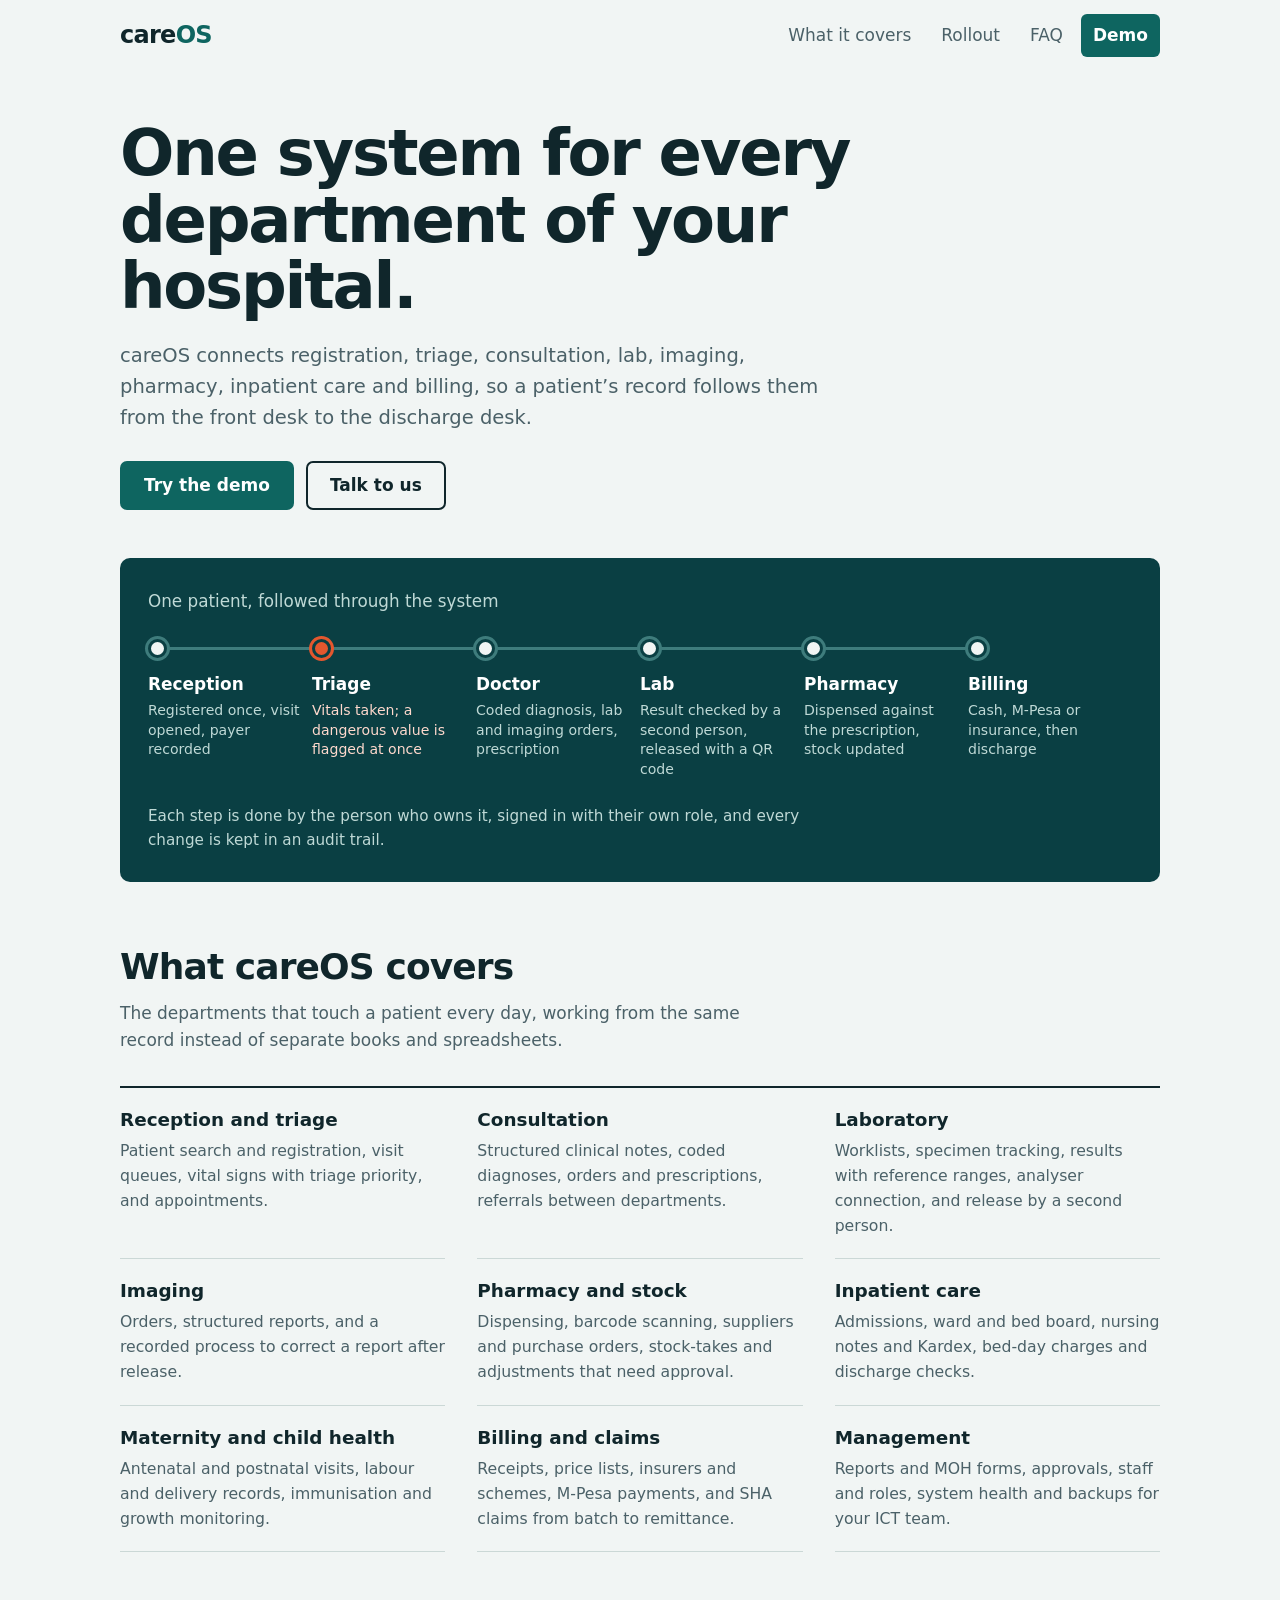
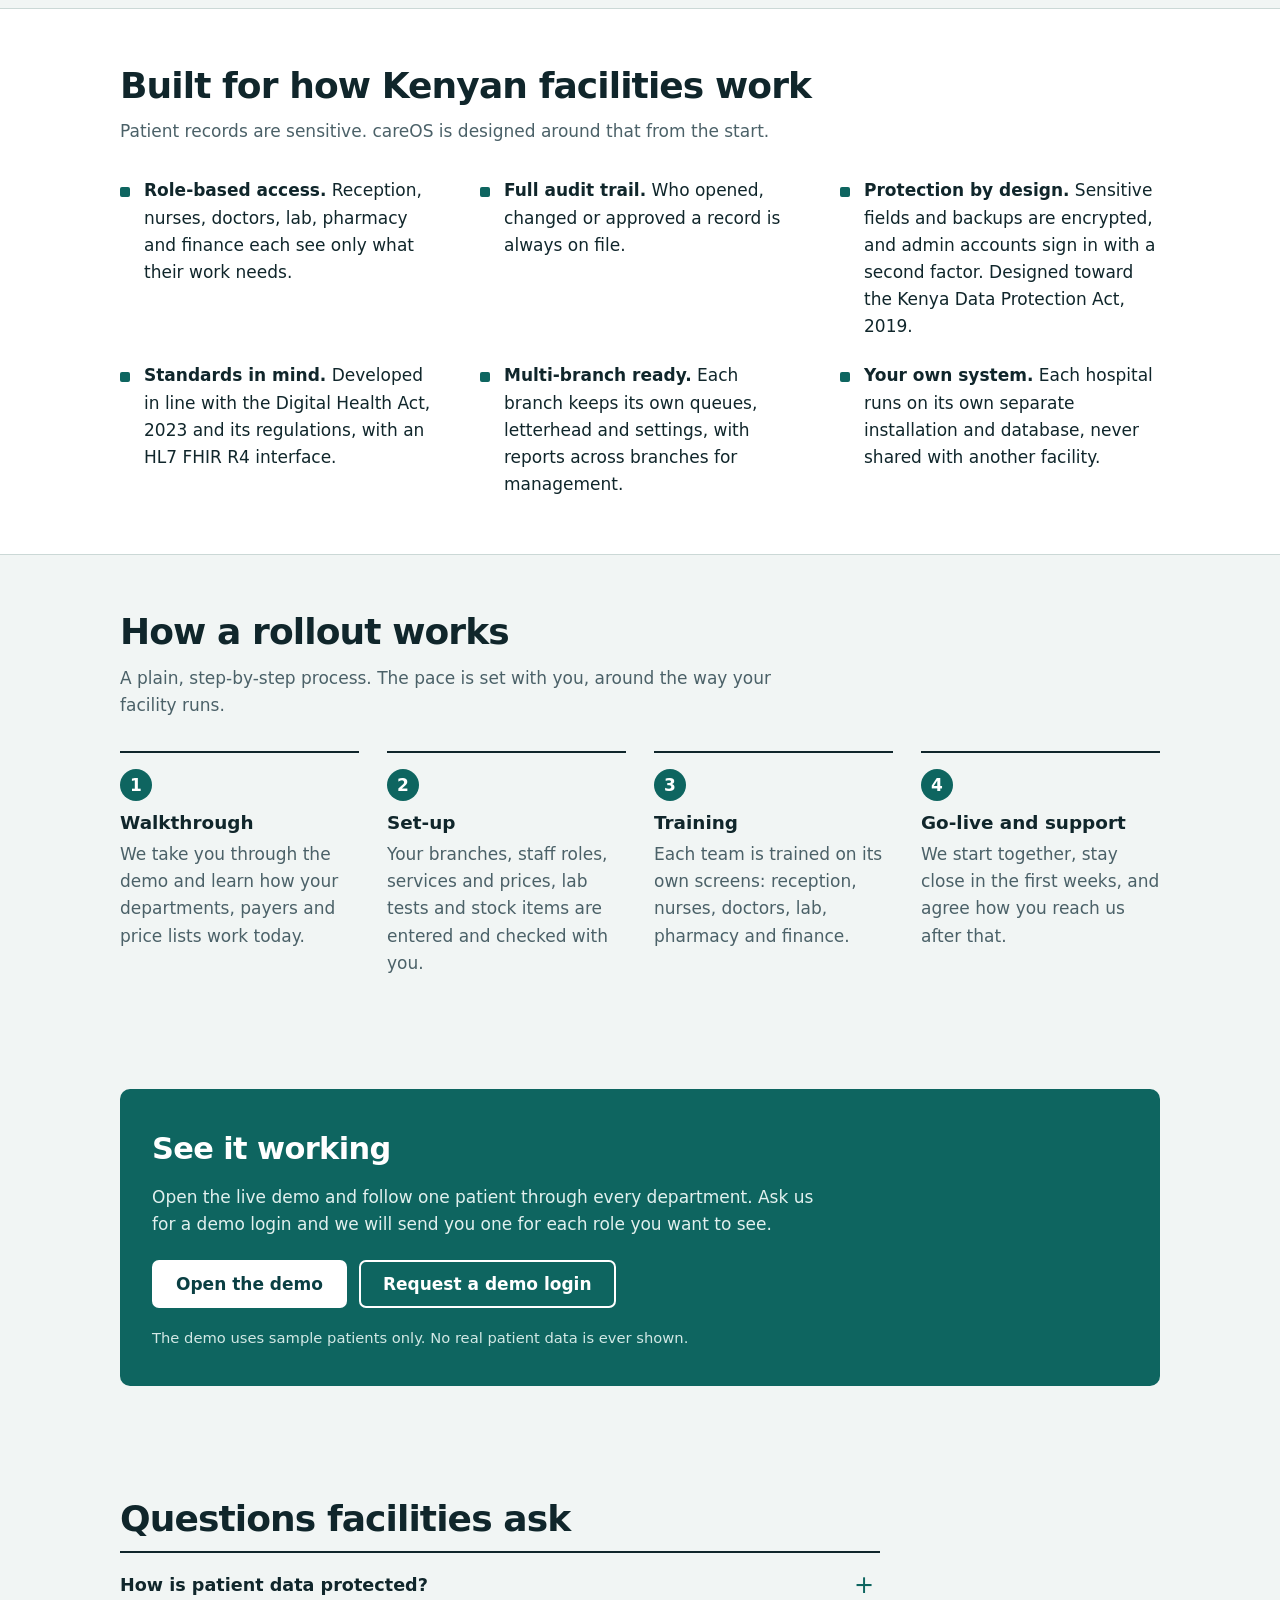
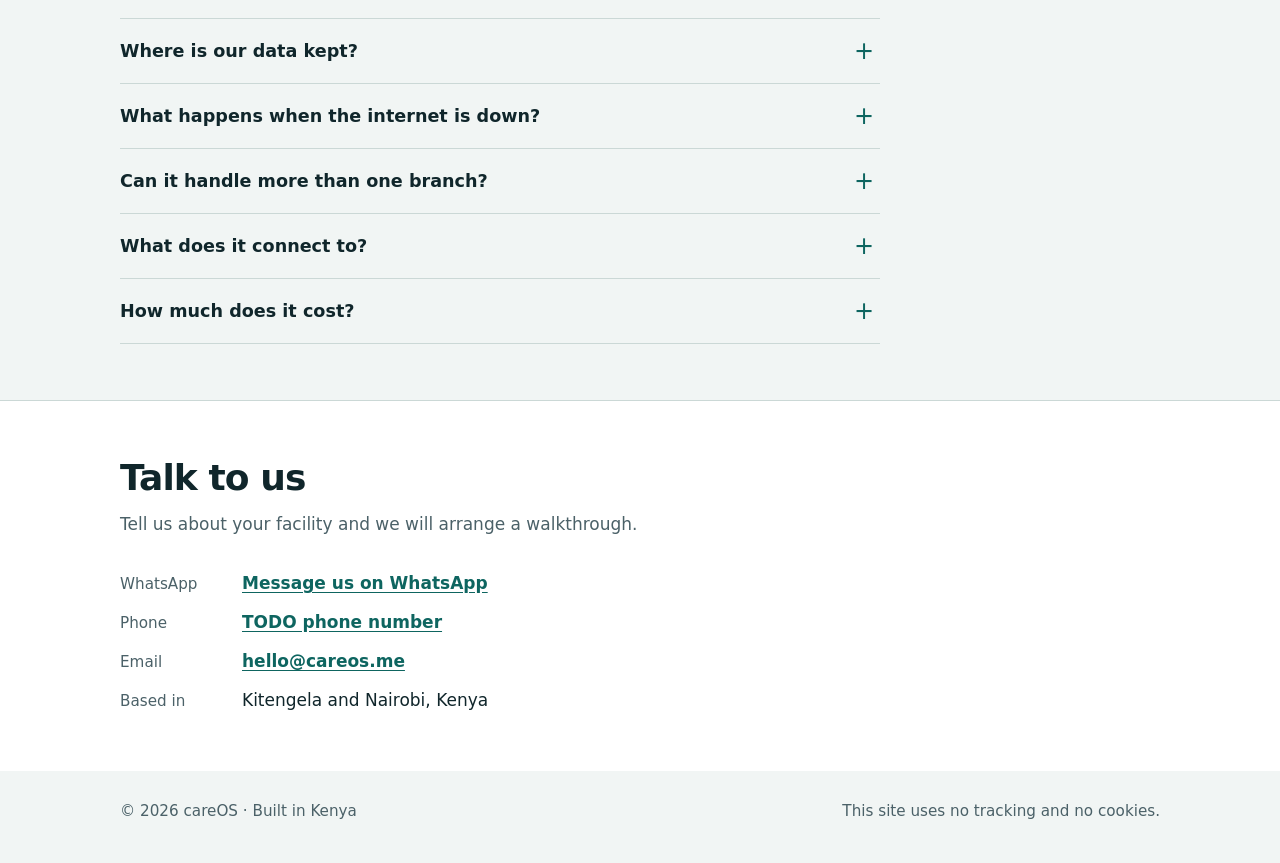
==== index.html @ 63051e71 "careOS landing site: page, styles, 404, favicon, social preview, SEO files Static site for GitHub Pa" ====
<!DOCTYPE html>
<html lang="en-KE">
<head>
<meta charset="utf-8">
<meta name="viewport" content="width=device-width, initial-scale=1">
<title>careOS · One system for every department of your hospital</title>
<meta name="description" content="careOS connects registration, triage, consultation, lab, imaging, pharmacy, inpatient care and billing in one hospital system built in Kenya for Kenyan facilities.">
<link rel="canonical" href="https://careos.me/"><!-- TODO: confirm the domain -->
<meta name="theme-color" content="#0A3F43">
<link rel="icon" href="favicon.svg" type="image/svg+xml">
<link rel="stylesheet" href="styles.css">

<meta property="og:type" content="website">
<meta property="og:site_name" content="careOS">
<meta property="og:title" content="careOS · One system for every department of your hospital">
<meta property="og:description" content="Registration to discharge on one patient record: triage, consultation, lab, imaging, pharmacy, inpatient care and billing. Built in Kenya.">
<meta property="og:url" content="https://careos.me/"><!-- TODO: confirm the domain -->
<meta property="og:image" content="https://careos.me/og-image.png"><!-- TODO: confirm the domain -->
<meta property="og:image:width" content="1200">
<meta property="og:image:height" content="630">
<meta property="og:image:alt" content="careOS: one patient followed from reception to billing">
<meta name="twitter:card" content="summary_large_image">
<meta name="twitter:title" content="careOS · One system for every department of your hospital">
<meta name="twitter:description" content="Registration to discharge on one patient record. Built in Kenya.">
<meta name="twitter:image" content="https://careos.me/og-image.png"><!-- TODO: confirm the domain -->
</head>
<body>
<a class="skip" href="#main">Skip to content</a>

<header class="site-header">
  <div class="wrap bar">
    <a class="logo" href="./" aria-label="careOS home">care<b>OS</b></a>
    <nav aria-label="Main">
      <ul>
        <li class="wide"><a href="#covers">What it covers</a></li>
        <li class="wide"><a href="#rollout">Rollout</a></li>
        <li class="wide"><a href="#faq">FAQ</a></li>
        <li><a class="nav-cta" href="#demo">Demo</a></li>
      </ul>
    </nav>
  </div>
</header>

<main id="main">
  <section class="hero" aria-labelledby="hero-title">
    <div class="wrap">
      <h1 id="hero-title">One system for every department of your hospital.</h1>
      <p class="lead">careOS connects registration, triage, consultation, lab, imaging, pharmacy, inpatient care and billing, so a patient’s record follows them from the front desk to the discharge desk.</p>
      <div class="btns">
        <!-- TODO: demo URL once the fixed tunnel is set up -->
        <a class="btn primary" href="https://demo.careos.me">Try the demo</a>
        <a class="btn ghost" href="#contact">Talk to us</a>
      </div>

      <figure class="journey" aria-labelledby="journey-title">
        <figcaption id="journey-title">One patient, followed through the system</figcaption>
        <ol class="track">
          <li><strong>Reception</strong><span>Registered once, visit opened, payer recorded</span></li>
          <li class="flag"><strong>Triage</strong><span>Vitals taken; a dangerous value is flagged at once</span></li>
          <li><strong>Doctor</strong><span>Coded diagnosis, lab and imaging orders, prescription</span></li>
          <li><strong>Lab</strong><span>Result checked by a second person, released with a QR code</span></li>
          <li><strong>Pharmacy</strong><span>Dispensed against the prescription, stock updated</span></li>
          <li><strong>Billing</strong><span>Cash, M-Pesa or insurance, then discharge</span></li>
        </ol>
        <p class="note">Each step is done by the person who owns it, signed in with their own role, and every change is kept in an audit trail.</p>
      </figure>
    </div>
  </section>

  <section id="covers" aria-labelledby="covers-title">
    <div class="wrap">
      <h2 id="covers-title" class="title">What careOS covers</h2>
      <p class="sub">The departments that touch a patient every day, working from the same record instead of separate books and spreadsheets.</p>
      <div class="mods">
        <article class="mod"><h3>Reception and triage</h3><p>Patient search and registration, visit queues, vital signs with triage priority, and appointments.</p></article>
        <article class="mod"><h3>Consultation</h3><p>Structured clinical notes, coded diagnoses, orders and prescriptions, referrals between departments.</p></article>
        <article class="mod"><h3>Laboratory</h3><p>Worklists, specimen tracking, results with reference ranges, analyser connection, and release by a second person.</p></article>
        <article class="mod"><h3>Imaging</h3><p>Orders, structured reports, and a recorded process to correct a report after release.</p></article>
        <article class="mod"><h3>Pharmacy and stock</h3><p>Dispensing, barcode scanning, suppliers and purchase orders, stock-takes and adjustments that need approval.</p></article>
        <article class="mod"><h3>Inpatient care</h3><p>Admissions, ward and bed board, nursing notes and Kardex, bed-day charges and discharge checks.</p></article>
        <article class="mod"><h3>Maternity and child health</h3><p>Antenatal and postnatal visits, labour and delivery records, immunisation and growth monitoring.</p></article>
        <article class="mod"><h3>Billing and claims</h3><p>Receipts, price lists, insurers and schemes, M-Pesa payments, and SHA claims from batch to remittance.</p></article>
        <article class="mod"><h3>Management</h3><p>Reports and MOH forms, approvals, staff and roles, system health and backups for your ICT team.</p></article>
      </div>
      <!-- TODO: add 2-3 screenshots of the demo here (sample patients only), e.g.
      <figure class="shot"><img src="img/lab-worklist.png" width="1200" height="750" loading="lazy" alt="Lab worklist with sample patients waiting for results"><figcaption>Lab worklist</figcaption></figure>
      -->
    </div>
  </section>

  <section id="trust" class="trust" aria-labelledby="trust-title">
    <div class="wrap">
      <h2 id="trust-title" class="title">Built for how Kenyan facilities work</h2>
      <p class="sub">Patient records are sensitive. careOS is designed around that from the start.</p>
      <ul class="points">
        <li><b>Role-based access.</b> Reception, nurses, doctors, lab, pharmacy and finance each see only what their work needs.</li>
        <li><b>Full audit trail.</b> Who opened, changed or approved a record is always on file.</li>
        <li><b>Protection by design.</b> Sensitive fields and backups are encrypted, and admin accounts sign in with a second factor. Designed toward the Kenya Data Protection Act, 2019.</li>
        <li><b>Standards in mind.</b> Developed in line with the Digital Health Act, 2023 and its regulations, with an HL7 FHIR R4 interface.</li>
        <li><b>Multi-branch ready.</b> Each branch keeps its own queues, letterhead and settings, with reports across branches for management.</li>
        <li><b>Your own system.</b> Each hospital runs on its own separate installation and database, never shared with another facility.</li>
      </ul>
    </div>
  </section>

  <section id="rollout" aria-labelledby="rollout-title">
    <div class="wrap">
      <h2 id="rollout-title" class="title">How a rollout works</h2>
      <p class="sub">A plain, step-by-step process. The pace is set with you, around the way your facility runs.</p>
      <ol class="steps">
        <li><h3>Walkthrough</h3><p>We take you through the demo and learn how your departments, payers and price lists work today.</p></li>
        <li><h3>Set-up</h3><p>Your branches, staff roles, services and prices, lab tests and stock items are entered and checked with you.</p></li>
        <li><h3>Training</h3><p>Each team is trained on its own screens: reception, nurses, doctors, lab, pharmacy and finance.</p></li>
        <li><h3>Go-live and support</h3><p>We start together, stay close in the first weeks, and agree how you reach us after that.</p></li>
      </ol>
    </div>
  </section>

  <section id="demo" aria-labelledby="demo-title">
    <div class="wrap">
      <div class="demo">
        <h2 id="demo-title">See it working</h2>
        <p>Open the live demo and follow one patient through every department. Ask us for a demo login and we will send you one for each role you want to see.</p>
        <div class="btns">
          <!-- TODO: demo URL once the fixed tunnel is set up -->
          <a class="btn light" href="https://demo.careos.me">Open the demo</a>
          <!-- TODO: WhatsApp number in international form without + or spaces, e.g. 2547XXXXXXXX -->
          <a class="btn outline-light" href="https://wa.me/TODO?text=Hello%2C%20I%20would%20like%20a%20careOS%20demo%20login">Request a demo login</a>
        </div>
        <p class="small">The demo uses sample patients only. No real patient data is ever shown.</p>
      </div>
    </div>
  </section>

  <section id="faq" aria-labelledby="faq-title">
    <div class="wrap"><div class="narrow">
      <h2 id="faq-title" class="title">Questions facilities ask</h2>
      <details>
        <summary>How is patient data protected?</summary>
        <p>Every user signs in with their own account and role, and sees only what that role needs. Changes to records, and views of sensitive ones, are logged with who and when. Sensitive fields and backups are encrypted, and admin accounts use a second sign-in factor. The system is designed toward the Kenya Data Protection Act, 2019.</p>
      </details>
      <details>
        <summary>Where is our data kept?</summary>
        <p>Each hospital gets its own installation and its own database. It can run on a server at your facility or on a hosted server, and we agree the option with you before set-up.</p>
      </details>
      <details>
        <summary>What happens when the internet is down?</summary>
        <p>When careOS runs on a server inside your facility, departments keep working over the local network. Outside services such as SMS, M-Pesa and insurance claims wait until the connection returns.</p>
      </details>
      <details>
        <summary>Can it handle more than one branch?</summary>
        <p>Yes. Each branch has its own queues, letterhead and settings, staff can be allowed to work in more than one branch, and management sees reports across branches.</p>
      </details>
      <details>
        <summary>What does it connect to?</summary>
        <p>M-Pesa payments, SMS messages to patients, lab analysers (HL7 and ASTM), imaging systems (PACS) and SHA claims. The national health integrations are built against the published DHA specifications and are switched on as each facility completes its own onboarding.</p>
      </details>
      <details>
        <summary>How much does it cost?</summary>
        <p>It depends on the size of your facility, the number of branches and the departments you use. <a href="#contact">Contact us</a> and we will give you a clear quote.</p>
      </details>
    </div></div>
  </section>

  <section id="contact" class="contact" aria-labelledby="contact-title">
    <div class="wrap">
      <h2 id="contact-title" class="title">Talk to us</h2>
      <p class="sub">Tell us about your facility and we will arrange a walkthrough.</p>
      <ul class="contact-list">
        <!-- TODO: WhatsApp number (same as above) -->
        <li><span>WhatsApp</span><a href="https://wa.me/TODO">Message us on WhatsApp</a></li>
        <!-- TODO: phone number, e.g. tel:+2547XXXXXXXX -->
        <li><span>Phone</span><a href="tel:TODO">TODO phone number</a></li>
        <!-- TODO: email once the domain is set up -->
        <li><span>Email</span><a href="mailto:hello@careos.me">hello@careos.me</a></li>
        <li><span>Based in</span>Kitengela and Nairobi, Kenya</li>
      </ul>
    </div>
  </section>
</main>

<footer class="site-footer">
  <div class="wrap bar">
    <span>© 2026 careOS · Built in Kenya</span>
    <span>This site uses no tracking and no cookies.</span>
  </div>
</footer>
</body>
</html>
---- styles.css ----
/* careOS site. One stylesheet, system fonts only, no external requests. */
:root {
  --paper: #F1F5F4;
  --ink: #10262B;
  --muted: #4B6168;      /* 5.9:1 on paper */
  --teal: #0E6560;       /* 6.2:1 on paper, white text 6.9:1 */
  --teal-deep: #0A3F43;
  --pale: #BFD9D6;       /* 7.8:1 on teal-deep */
  --line: #CBD8D6;
  --alert: #E4572E;
  --white: #FFFFFF;
  --head: "Segoe UI Variable Display", "Segoe UI", system-ui, -apple-system, "Helvetica Neue", Roboto, Arial, sans-serif;
  --body: "Segoe UI Variable Text", "Segoe UI", system-ui, -apple-system, "Helvetica Neue", Roboto, Arial, sans-serif;
  --radius: 10px;
}

*, *::before, *::after { box-sizing: border-box; }
html { scroll-behavior: smooth; -webkit-text-size-adjust: 100%; }
body {
  margin: 0;
  background: var(--paper);
  color: var(--ink);
  font-family: var(--body);
  font-size: 1.0625rem;
  line-height: 1.6;
}
img { max-width: 100%; height: auto; }
a { color: var(--teal); text-underline-offset: 3px; }
a:hover { color: var(--teal-deep); }
:focus-visible { outline: 3px solid var(--alert); outline-offset: 3px; border-radius: 3px; }
[id] { scroll-margin-top: 80px; }

.wrap { max-width: 1080px; margin: 0 auto; padding: 0 20px; }
.narrow { max-width: 760px; }
.bar { display: flex; align-items: center; justify-content: space-between; gap: 16px; flex-wrap: wrap; }

.skip {
  position: absolute; left: 12px; top: -60px; z-index: 20;
  background: var(--ink); color: var(--white); padding: 10px 16px; border-radius: 6px;
}
.skip:focus { top: 12px; color: var(--white); }

/* Header */
.site-header {
  position: sticky; top: 0; z-index: 10;
  background: rgba(241, 245, 244, .94);
  border-bottom: 1px solid transparent;
  backdrop-filter: saturate(1.2) blur(6px);
}
.site-header .bar { padding-top: 14px; padding-bottom: 14px; }
.logo {
  font-family: var(--head); font-weight: 800; font-size: 1.5rem; letter-spacing: -.03em;
  color: var(--ink); text-decoration: none;
}
.logo b { color: var(--teal); }
nav ul { list-style: none; margin: 0; padding: 0; display: flex; align-items: center; gap: 6px; }
nav a {
  display: inline-block; padding: 8px 12px; border-radius: 6px;
  color: var(--muted); text-decoration: none; font-weight: 500;
}
nav a:hover { color: var(--ink); background: rgba(16, 38, 43, .06); }
nav .nav-cta { background: var(--teal); color: var(--white); font-weight: 600; }
nav .nav-cta:hover { background: var(--teal-deep); color: var(--white); }

/* Buttons: at least 44px tall for thumbs */
.btns { display: flex; flex-wrap: wrap; gap: 12px; }
.btn {
  display: inline-flex; align-items: center; justify-content: center; min-height: 48px;
  padding: 12px 22px; border-radius: 7px; border: 2px solid transparent;
  font-weight: 600; text-decoration: none; line-height: 1.2;
}
.btn.primary { background: var(--teal); color: var(--white); }
.btn.primary:hover { background: var(--teal-deep); color: var(--white); }
.btn.ghost { border-color: var(--ink); color: var(--ink); }
.btn.ghost:hover { background: var(--ink); color: var(--white); }
.btn.light { background: var(--white); color: var(--teal-deep); }
.btn.light:hover { background: var(--paper); color: var(--teal-deep); }
.btn.outline-light { border-color: var(--white); color: var(--white); }
.btn.outline-light:hover { background: rgba(255, 255, 255, .12); color: var(--white); }

/* Hero */
.hero { padding: 48px 0 24px; }
h1 {
  font-family: var(--head); font-weight: 800;
  font-size: clamp(2.1rem, 5.6vw, 4rem); line-height: 1.04; letter-spacing: -.035em;
  margin: 0 0 20px; max-width: 17ch;
}
.lead { font-size: clamp(1.08rem, 2.2vw, 1.22rem); color: var(--muted); max-width: 58ch; margin: 0 0 28px; }

/* Patient journey: the one memorable element */
.journey {
  margin: 48px 0 0; background: var(--teal-deep); color: var(--white);
  border-radius: var(--radius); padding: 30px 28px;
}
.journey figcaption { font-family: var(--head); font-size: 1.05rem; font-weight: 500; color: var(--pale); margin: 0 0 24px; }
.track { list-style: none; margin: 0; padding: 0; display: grid; grid-template-columns: repeat(6, 1fr); }
.track li { position: relative; padding: 32px 12px 0 0; font-size: .95rem; }
.track li::before { /* the line between stops */
  content: ""; position: absolute; top: 8px; left: 0; right: 0; height: 3px; background: #3E7C7C;
}
.track li:last-child::before { right: auto; width: 19px; }
.track li::after { /* the stop */
  content: ""; position: absolute; top: 0; left: 0; width: 19px; height: 19px; border-radius: 50%;
  background: var(--paper); border: 3px solid var(--teal-deep); box-shadow: 0 0 0 3px #3E7C7C;
}
.track li.flag::after { background: var(--alert); box-shadow: 0 0 0 3px var(--alert); animation: pulse 2.4s ease-out infinite; }
.track strong { display: block; font-family: var(--head); font-size: 1.06rem; }
.track span { display: block; color: var(--pale); font-size: .88rem; line-height: 1.4; margin-top: 3px; }
.track li.flag span { color: #FFD9CD; }
.note { margin: 24px 0 0; color: var(--pale); font-size: .95rem; max-width: 70ch; }
@keyframes pulse {
  0% { box-shadow: 0 0 0 3px var(--alert), 0 0 0 3px rgba(228, 87, 46, .55); }
  70% { box-shadow: 0 0 0 3px var(--alert), 0 0 0 14px rgba(228, 87, 46, 0); }
  100% { box-shadow: 0 0 0 3px var(--alert), 0 0 0 14px rgba(228, 87, 46, 0); }
}

/* Sections */
section { padding: 56px 0; }
.hero + section { padding-top: 40px; }
.title {
  font-family: var(--head); font-weight: 700; font-size: clamp(1.6rem, 3.2vw, 2.25rem);
  letter-spacing: -.025em; line-height: 1.15; margin: 0 0 12px;
}
.sub { color: var(--muted); max-width: 62ch; margin: 0 0 32px; }
h3 { font-family: var(--head); font-size: 1.15rem; line-height: 1.3; margin: 0 0 6px; }

.mods { display: grid; grid-template-columns: repeat(auto-fit, minmax(260px, 1fr)); column-gap: 32px; border-top: 2px solid var(--ink); }
.mod { padding: 20px 0; border-bottom: 1px solid var(--line); }
.mod p { margin: 0; color: var(--muted); font-size: .98rem; }

.trust { background: var(--white); border-top: 1px solid var(--line); border-bottom: 1px solid var(--line); }
.points { margin: 0; padding: 0; list-style: none; display: grid; grid-template-columns: repeat(auto-fit, minmax(290px, 1fr)); gap: 22px 40px; }
.points li { position: relative; padding-left: 24px; }
.points li::before { content: ""; position: absolute; left: 0; top: .55em; width: 10px; height: 10px; background: var(--teal); border-radius: 2px; }
.points b { font-family: var(--head); }

.steps { list-style: none; margin: 0; padding: 0; counter-reset: step; display: grid; grid-template-columns: repeat(auto-fit, minmax(220px, 1fr)); gap: 28px; }
.steps li { counter-increment: step; border-top: 2px solid var(--ink); padding-top: 16px; }
.steps li::before {
  content: counter(step); display: inline-grid; place-items: center; width: 32px; height: 32px; margin-bottom: 10px;
  border-radius: 50%; background: var(--teal); color: var(--white); font-weight: 700; font-family: var(--head);
}
.steps p { margin: 0; color: var(--muted); }

.demo { background: var(--teal); color: var(--white); border-radius: var(--radius); padding: 36px 32px; }
.demo h2 { font-family: var(--head); font-size: clamp(1.5rem, 3vw, 1.9rem); letter-spacing: -.02em; margin: 0 0 10px; }
.demo p { margin: 0 0 22px; max-width: 62ch; color: #E1F0EE; }
.demo .small { margin: 18px 0 0; font-size: .92rem; color: #D2E8E5; }

details { border-bottom: 1px solid var(--line); }
details:first-of-type { border-top: 2px solid var(--ink); }
summary {
  cursor: pointer; list-style: none; padding: 18px 40px 18px 0; position: relative;
  font-family: var(--head); font-weight: 600; font-size: 1.1rem;
}
summary::-webkit-details-marker { display: none; }
summary::after {
  content: "+"; position: absolute; right: 6px; top: 50%; transform: translateY(-50%);
  font-size: 1.5rem; font-weight: 400; color: var(--teal);
}
details[open] summary::after { content: "−"; }
details p { margin: 0 0 20px; color: var(--muted); max-width: 66ch; }

.contact { background: var(--white); border-top: 1px solid var(--line); }
.contact-list { list-style: none; margin: 0; padding: 0; display: grid; gap: 12px; }
.contact-list li { display: grid; grid-template-columns: 110px 1fr; gap: 12px; align-items: baseline; }
.contact-list span { color: var(--muted); font-size: .95rem; }
.contact-list a { font-weight: 600; }

.site-footer { padding: 28px 0 40px; color: var(--muted); font-size: .95rem; }

/* 404 */
.notfound { min-height: 60vh; display: grid; align-content: center; }

/* Phones */
@media (max-width: 760px) {
  nav .wide { display: none; }
  .hero { padding-top: 28px; }
  .journey { padding: 24px 20px; margin-top: 36px; }
  .track { grid-template-columns: 1fr; gap: 18px; }
  .track li { padding: 0 0 0 36px; }
  .track li::before { top: 19px; bottom: -18px; left: 8px; right: auto; width: 3px; height: auto; }
  .track li:last-child::before { display: none; }
  .track li::after { top: 2px; }
  .btns .btn { flex: 1 1 100%; }
  .demo { padding: 28px 20px; }
  .contact-list li { grid-template-columns: 1fr; gap: 0; }
}

@media (prefers-reduced-motion: reduce) {
  html { scroll-behavior: auto; }
  .track li.flag::after { animation: none; }
}
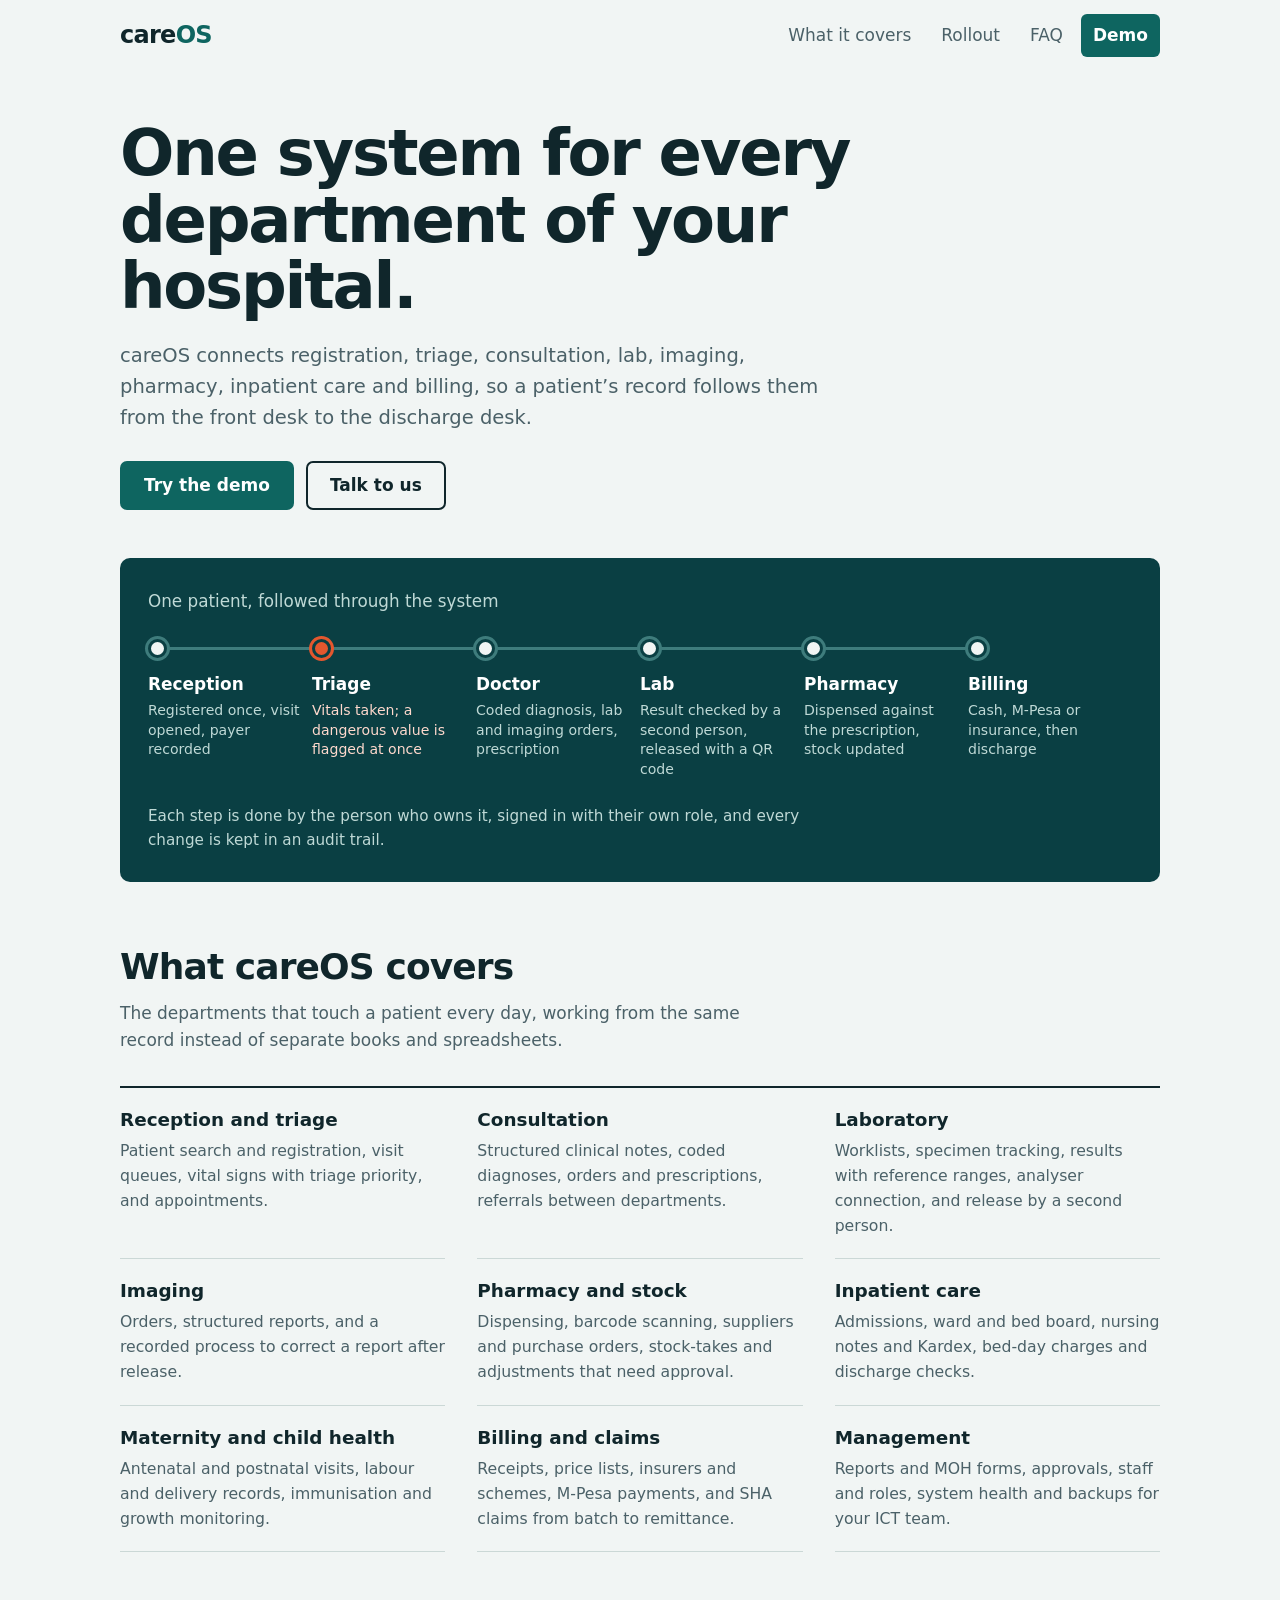
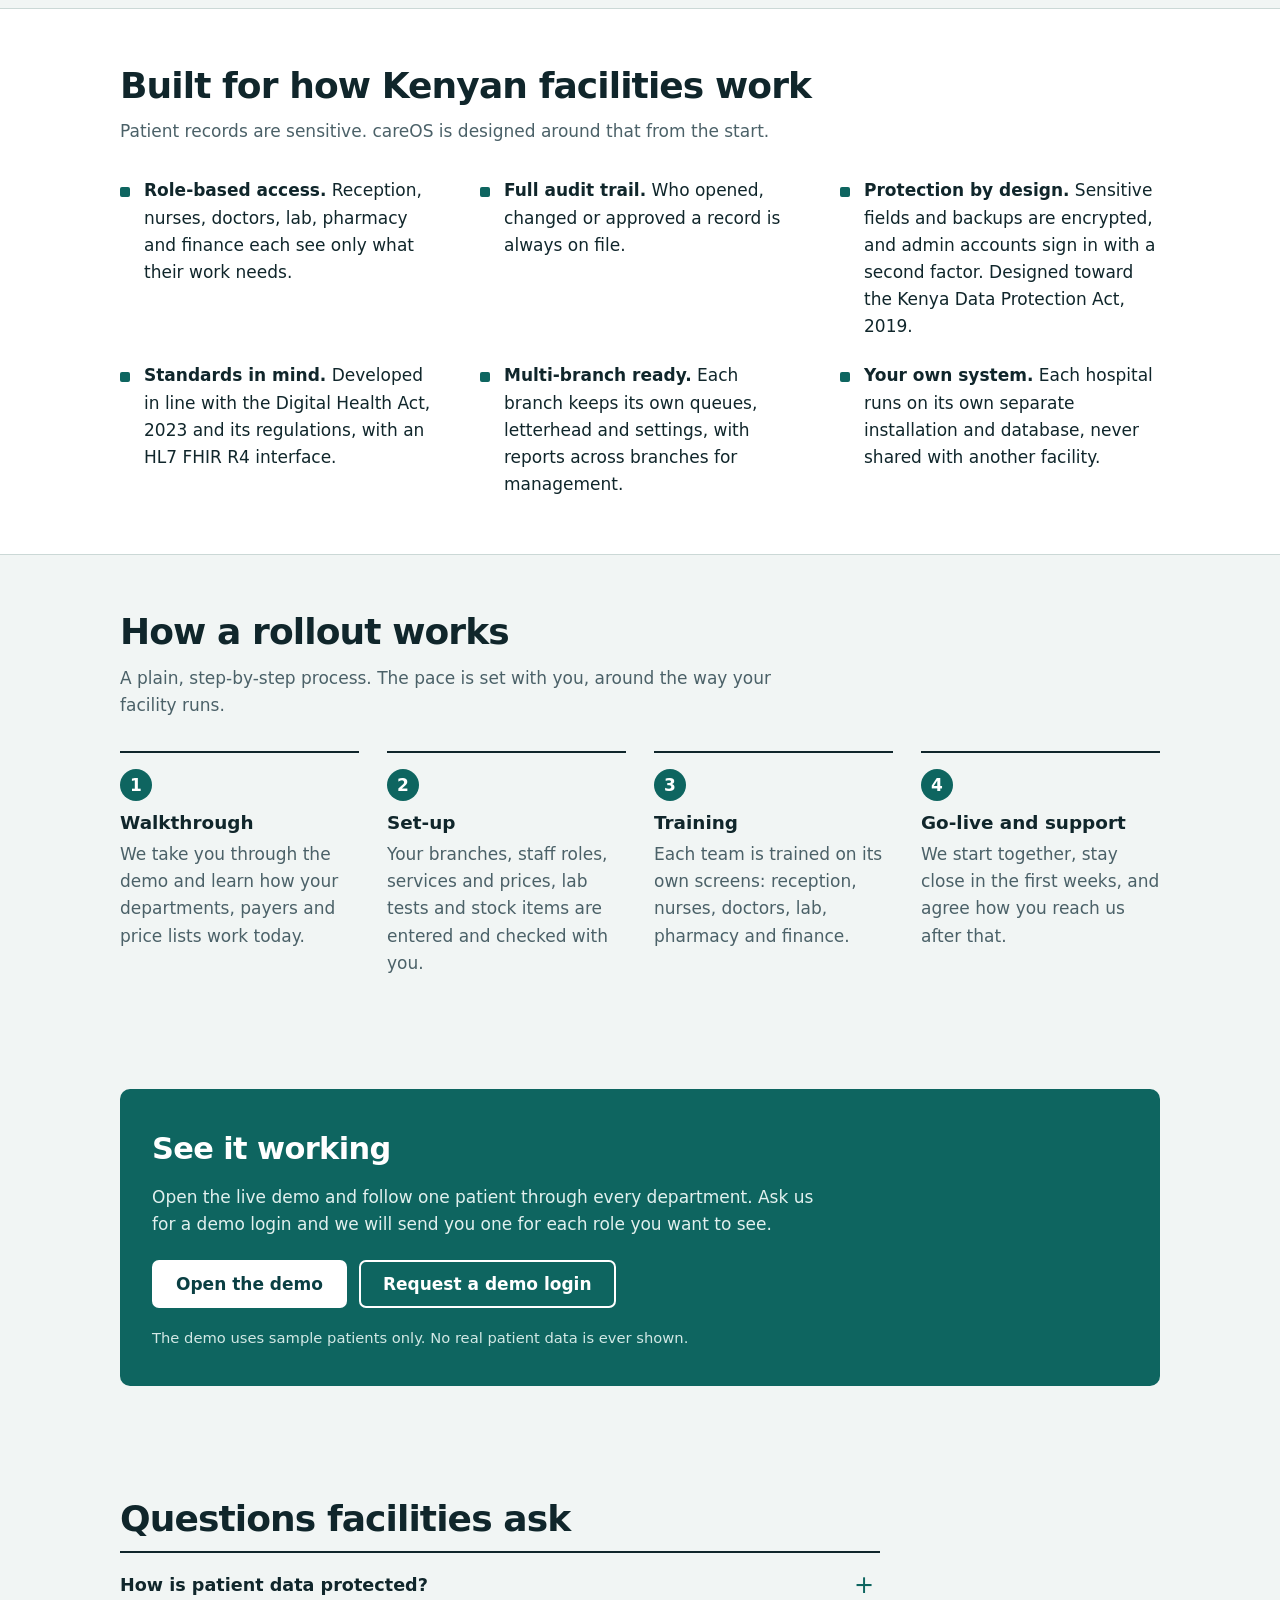
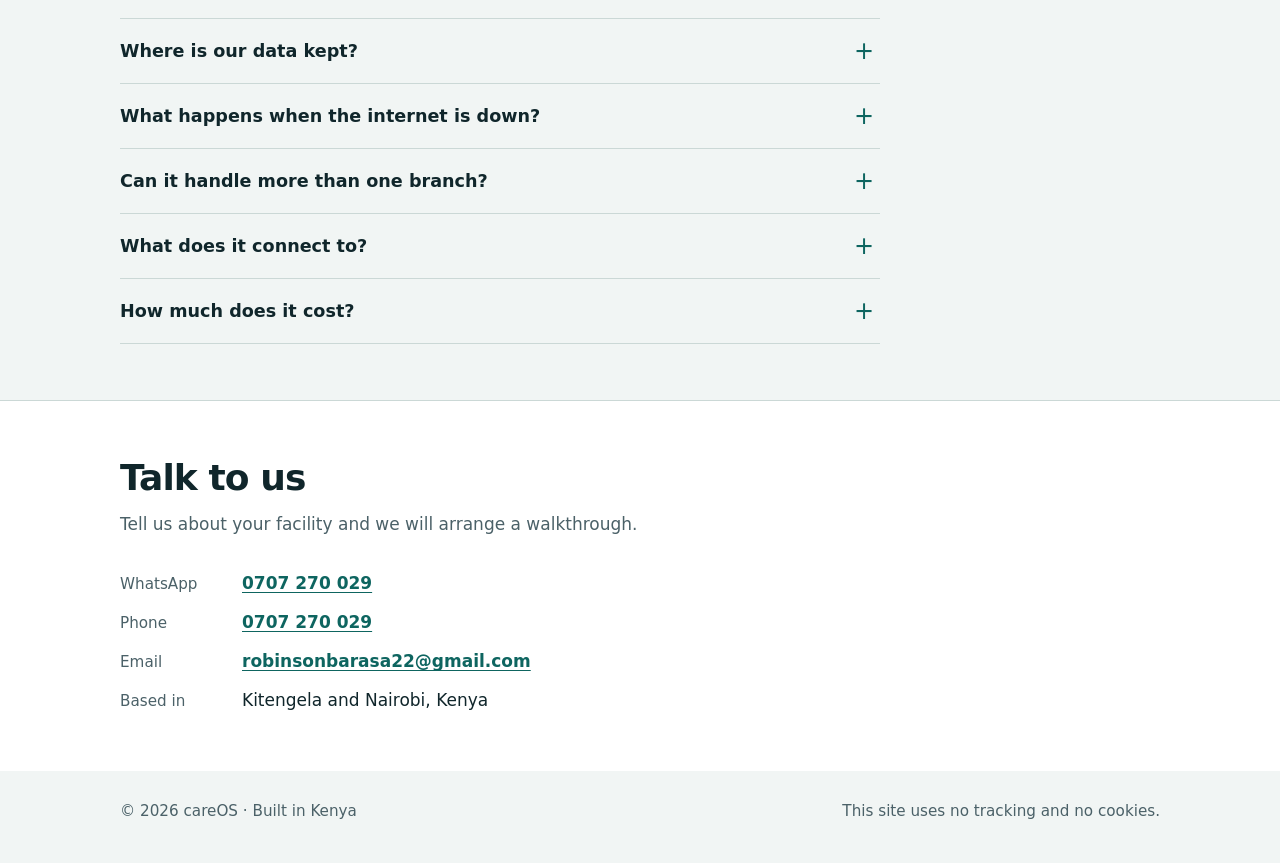
==== commit e02ef132: "Contact: WhatsApp, phone and email filled in Co-Authored-By: Claude Opus 5.5 <noreply@anthropic.com>" ====
--- a/index.html
+++ b/index.html
@@ -124,8 +124,7 @@
         <div class="btns">
           <!-- TODO: demo URL once the fixed tunnel is set up -->
           <a class="btn light" href="https://demo.careos.me">Open the demo</a>
-          <!-- TODO: WhatsApp number in international form without + or spaces, e.g. 2547XXXXXXXX -->
-          <a class="btn outline-light" href="https://wa.me/TODO?text=Hello%2C%20I%20would%20like%20a%20careOS%20demo%20login">Request a demo login</a>
+          <a class="btn outline-light" href="https://wa.me/254707270029?text=Hello%2C%20I%20would%20like%20a%20careOS%20demo%20login">Request a demo login</a>
         </div>
         <p class="small">The demo uses sample patients only. No real patient data is ever shown.</p>
       </div>
@@ -167,12 +166,9 @@
       <h2 id="contact-title" class="title">Talk to us</h2>
       <p class="sub">Tell us about your facility and we will arrange a walkthrough.</p>
       <ul class="contact-list">
-        <!-- TODO: WhatsApp number (same as above) -->
-        <li><span>WhatsApp</span><a href="https://wa.me/TODO">Message us on WhatsApp</a></li>
-        <!-- TODO: phone number, e.g. tel:+2547XXXXXXXX -->
-        <li><span>Phone</span><a href="tel:TODO">TODO phone number</a></li>
-        <!-- TODO: email once the domain is set up -->
-        <li><span>Email</span><a href="mailto:hello@careos.me">hello@careos.me</a></li>
+        <li><span>WhatsApp</span><a href="https://wa.me/254707270029">0707 270 029</a></li>
+        <li><span>Phone</span><a href="tel:+254707270029">0707 270 029</a></li>
+        <li><span>Email</span><a href="mailto:robinsonbarasa22@gmail.com">robinsonbarasa22@gmail.com</a></li>
         <li><span>Based in</span>Kitengela and Nairobi, Kenya</li>
       </ul>
     </div>
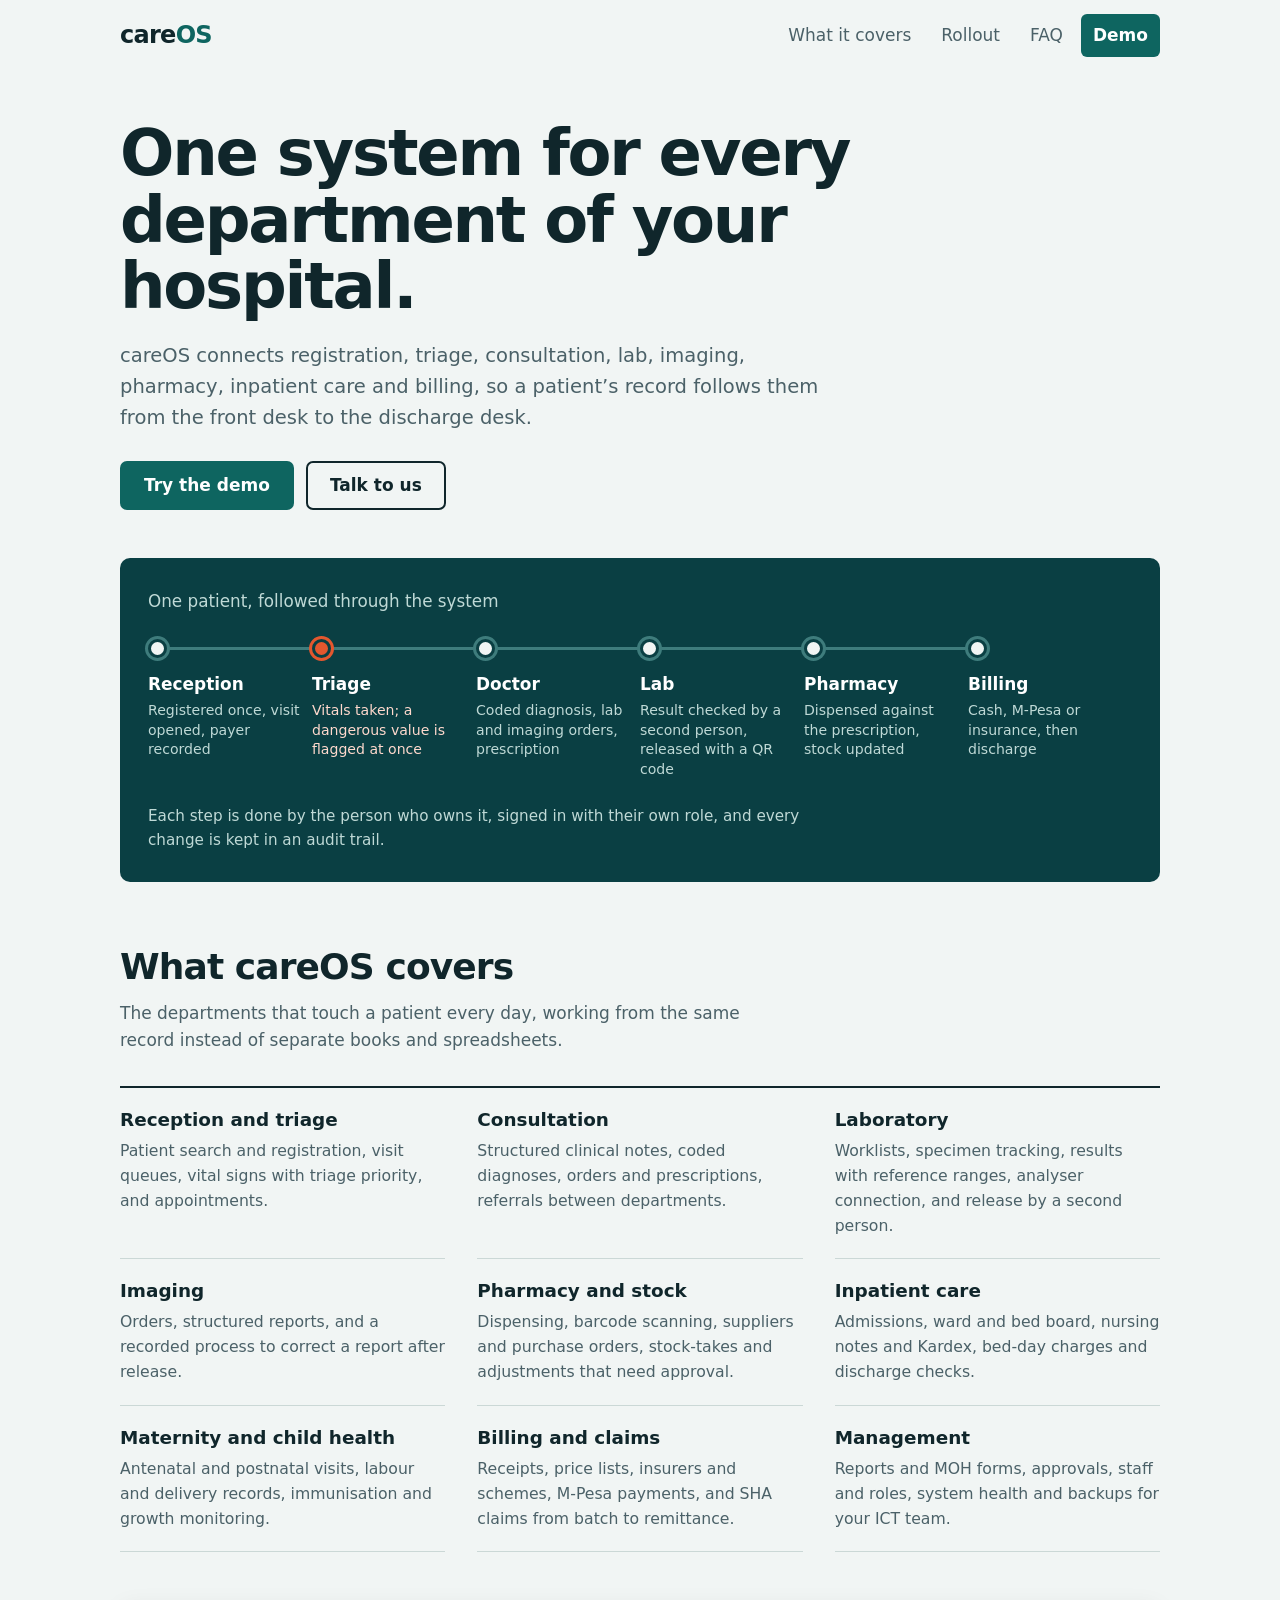
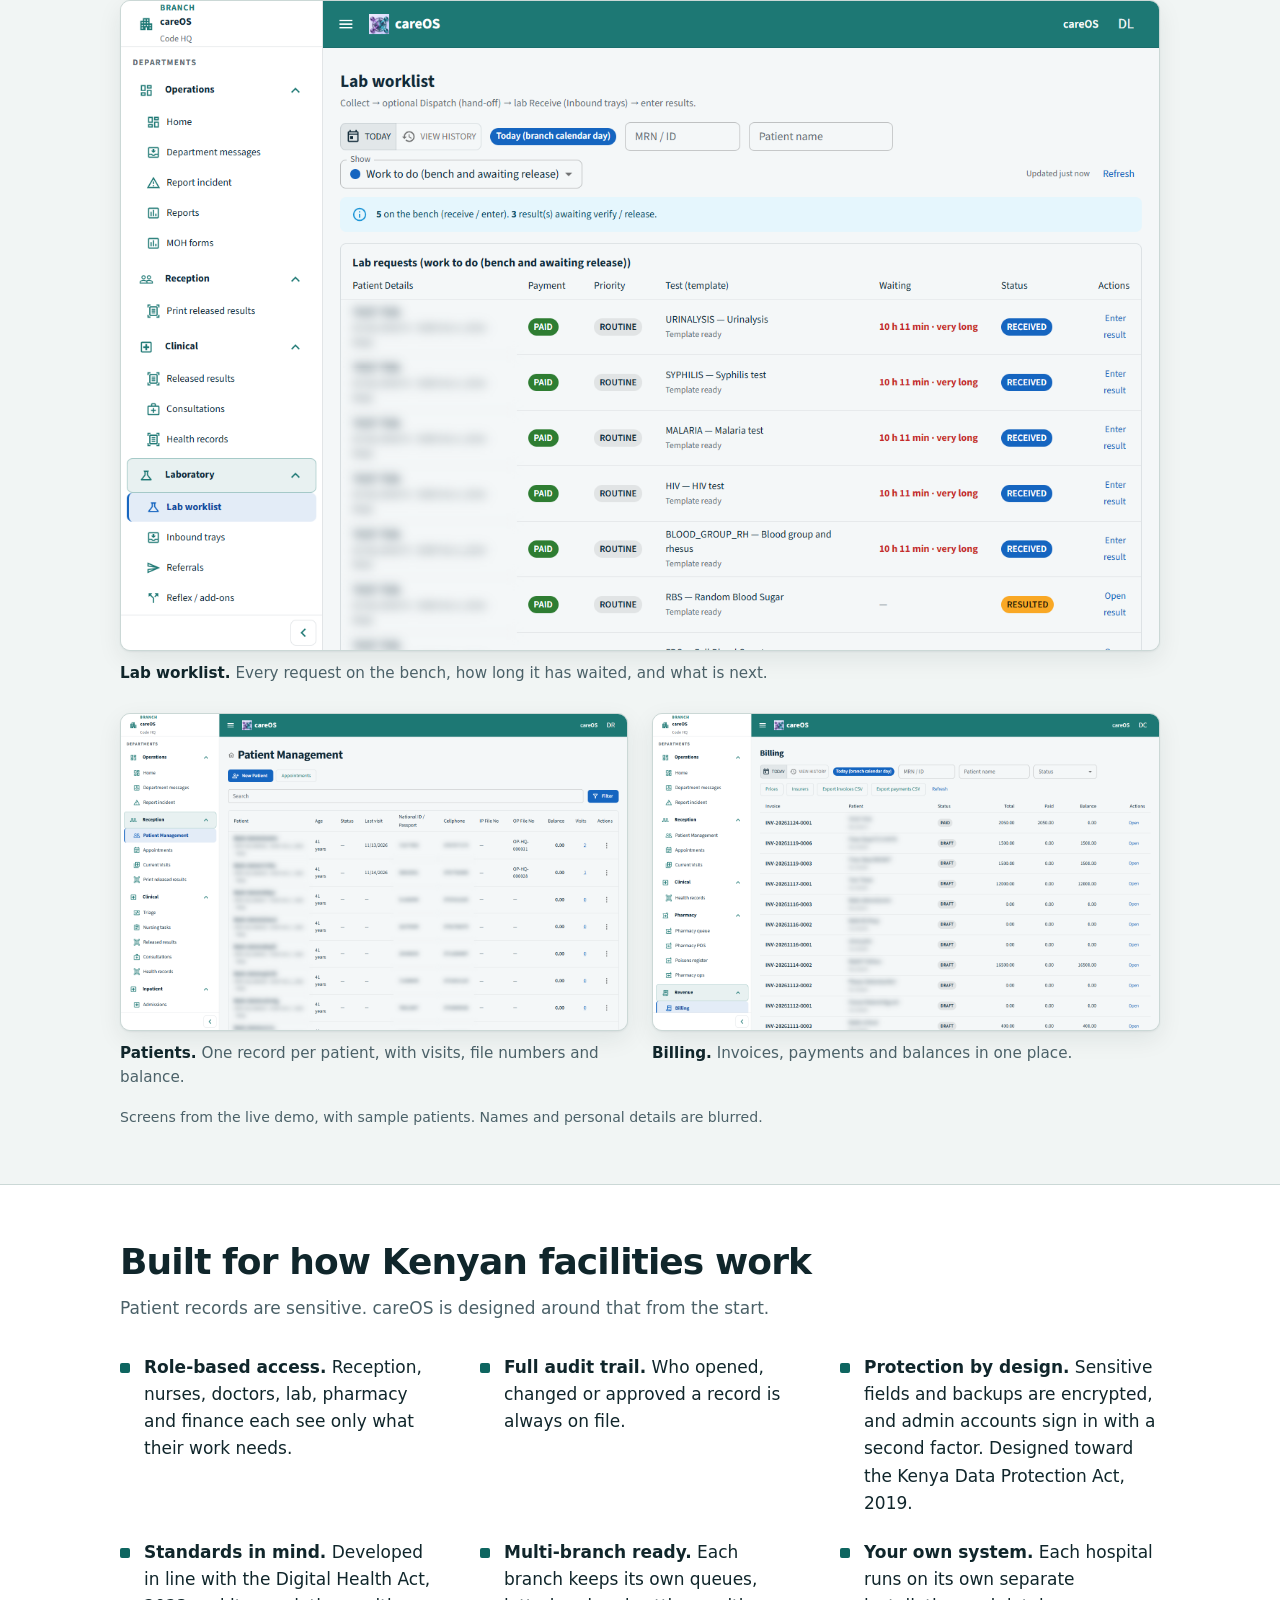
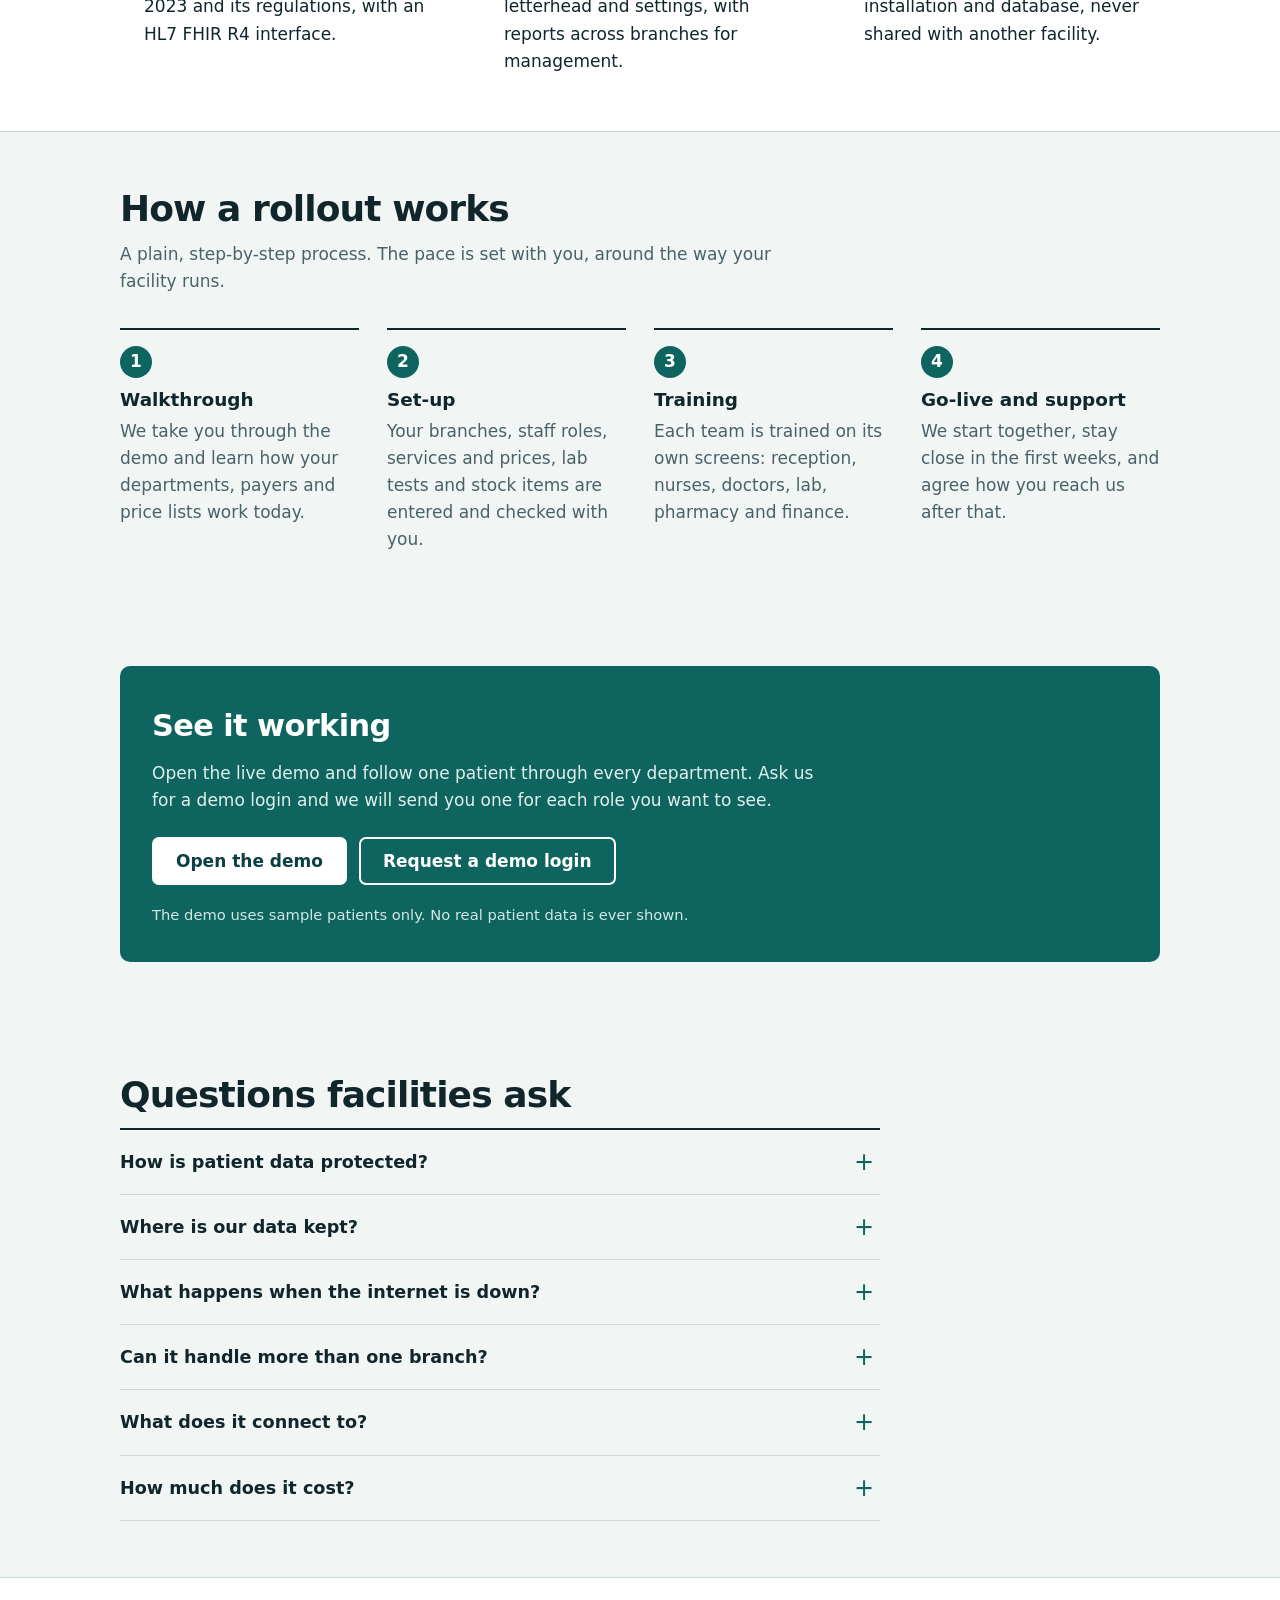
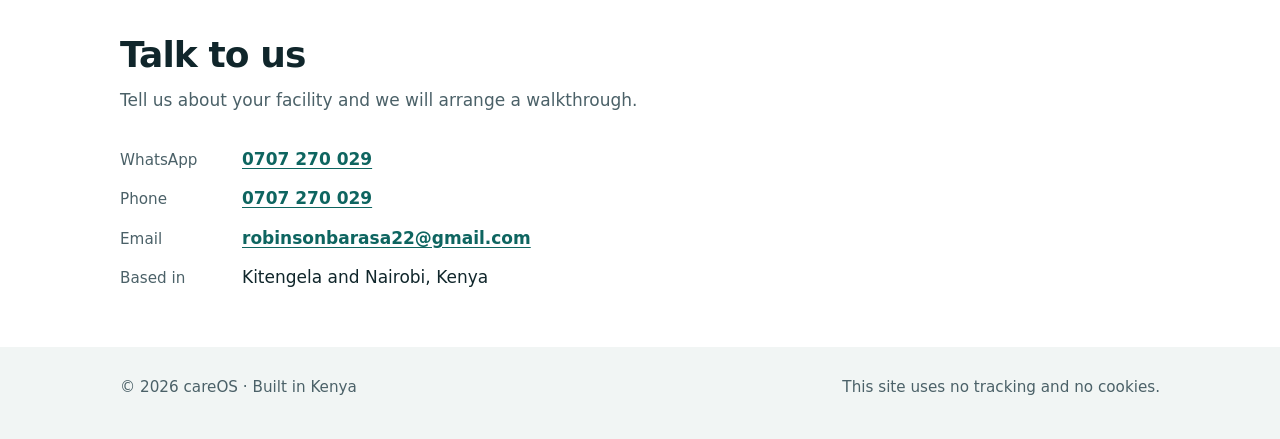
==== commit 7a19f343: "Add demo screenshots (lab worklist, patients, billing) with patient details blurred Co-Authored-By: " ====
--- a/index.html
+++ b/index.html
@@ -5,7 +5,7 @@
 <meta name="viewport" content="width=device-width, initial-scale=1">
 <title>careOS · One system for every department of your hospital</title>
 <meta name="description" content="careOS connects registration, triage, consultation, lab, imaging, pharmacy, inpatient care and billing in one hospital system built in Kenya for Kenyan facilities.">
-<link rel="canonical" href="https://careos.me/"><!-- TODO: confirm the domain -->
+<link rel="canonical" href="https://careos.company/">
 <meta name="theme-color" content="#0A3F43">
 <link rel="icon" href="favicon.svg" type="image/svg+xml">
 <link rel="stylesheet" href="styles.css">
@@ -14,15 +14,15 @@
 <meta property="og:site_name" content="careOS">
 <meta property="og:title" content="careOS · One system for every department of your hospital">
 <meta property="og:description" content="Registration to discharge on one patient record: triage, consultation, lab, imaging, pharmacy, inpatient care and billing. Built in Kenya.">
-<meta property="og:url" content="https://careos.me/"><!-- TODO: confirm the domain -->
-<meta property="og:image" content="https://careos.me/og-image.png"><!-- TODO: confirm the domain -->
+<meta property="og:url" content="https://careos.company/">
+<meta property="og:image" content="https://careos.company/og-image.png">
 <meta property="og:image:width" content="1200">
 <meta property="og:image:height" content="630">
 <meta property="og:image:alt" content="careOS: one patient followed from reception to billing">
 <meta name="twitter:card" content="summary_large_image">
 <meta name="twitter:title" content="careOS · One system for every department of your hospital">
 <meta name="twitter:description" content="Registration to discharge on one patient record. Built in Kenya.">
-<meta name="twitter:image" content="https://careos.me/og-image.png"><!-- TODO: confirm the domain -->
+<meta name="twitter:image" content="https://careos.company/og-image.png">
 </head>
 <body>
 <a class="skip" href="#main">Skip to content</a>
@@ -47,8 +47,7 @@
       <h1 id="hero-title">One system for every department of your hospital.</h1>
       <p class="lead">careOS connects registration, triage, consultation, lab, imaging, pharmacy, inpatient care and billing, so a patient’s record follows them from the front desk to the discharge desk.</p>
       <div class="btns">
-        <!-- TODO: demo URL once the fixed tunnel is set up -->
-        <a class="btn primary" href="https://demo.careos.me">Try the demo</a>
+        <a class="btn primary" href="https://demo.careos.company">Try the demo</a>
         <a class="btn ghost" href="#contact">Talk to us</a>
       </div>
 
@@ -82,9 +81,12 @@
         <article class="mod"><h3>Billing and claims</h3><p>Receipts, price lists, insurers and schemes, M-Pesa payments, and SHA claims from batch to remittance.</p></article>
         <article class="mod"><h3>Management</h3><p>Reports and MOH forms, approvals, staff and roles, system health and backups for your ICT team.</p></article>
       </div>
-      <!-- TODO: add 2-3 screenshots of the demo here (sample patients only), e.g.
-      <figure class="shot"><img src="img/lab-worklist.png" width="1200" height="750" loading="lazy" alt="Lab worklist with sample patients waiting for results"><figcaption>Lab worklist</figcaption></figure>
-      -->
+      <div class="shots">
+        <figure class="shot wide-shot"><img src="img/lab-worklist.png" width="1440" height="900" loading="lazy" alt="careOS lab worklist: tests on the bench with payment, priority, waiting time and status for each request"><figcaption><b>Lab worklist.</b> Every request on the bench, how long it has waited, and what is next.</figcaption></figure>
+        <figure class="shot"><img src="img/patients.png" width="1440" height="900" loading="lazy" alt="careOS patient list with age, last visit, file numbers, balance and visit count"><figcaption><b>Patients.</b> One record per patient, with visits, file numbers and balance.</figcaption></figure>
+        <figure class="shot"><img src="img/billing.png" width="1440" height="900" loading="lazy" alt="careOS billing list of invoices with status, total, paid and balance"><figcaption><b>Billing.</b> Invoices, payments and balances in one place.</figcaption></figure>
+      </div>
+      <p class="shots-note">Screens from the live demo, with sample patients. Names and personal details are blurred.</p>
     </div>
   </section>
 
@@ -122,8 +124,7 @@
         <h2 id="demo-title">See it working</h2>
         <p>Open the live demo and follow one patient through every department. Ask us for a demo login and we will send you one for each role you want to see.</p>
         <div class="btns">
-          <!-- TODO: demo URL once the fixed tunnel is set up -->
-          <a class="btn light" href="https://demo.careos.me">Open the demo</a>
+          <a class="btn light" href="https://demo.careos.company">Open the demo</a>
           <a class="btn outline-light" href="https://wa.me/254707270029?text=Hello%2C%20I%20would%20like%20a%20careOS%20demo%20login">Request a demo login</a>
         </div>
         <p class="small">The demo uses sample patients only. No real patient data is ever shown.</p>
--- a/styles.css
+++ b/styles.css
@@ -128,6 +128,16 @@
 .mod { padding: 20px 0; border-bottom: 1px solid var(--line); }
 .mod p { margin: 0; color: var(--muted); font-size: .98rem; }
 
+.shots { display: grid; grid-template-columns: 1fr 1fr; gap: 28px 24px; margin-top: 48px; }
+.shot { margin: 0; }
+.shot.wide-shot { grid-column: 1 / -1; }
+.shot img { display: block; width: 100%; border: 1px solid var(--line); border-radius: var(--radius);
+  box-shadow: 0 1px 2px rgba(16, 38, 43, .06), 0 8px 24px rgba(16, 38, 43, .08); background: var(--white); }
+.shot figcaption { margin-top: 10px; color: var(--muted); font-size: .95rem; }
+.shot figcaption b { color: var(--ink); }
+.shots-note { margin: 16px 0 0; color: var(--muted); font-size: .88rem; }
+@media (max-width: 760px) { .shots { grid-template-columns: 1fr; } }
+
 .trust { background: var(--white); border-top: 1px solid var(--line); border-bottom: 1px solid var(--line); }
 .points { margin: 0; padding: 0; list-style: none; display: grid; grid-template-columns: repeat(auto-fit, minmax(290px, 1fr)); gap: 22px 40px; }
 .points li { position: relative; padding-left: 24px; }
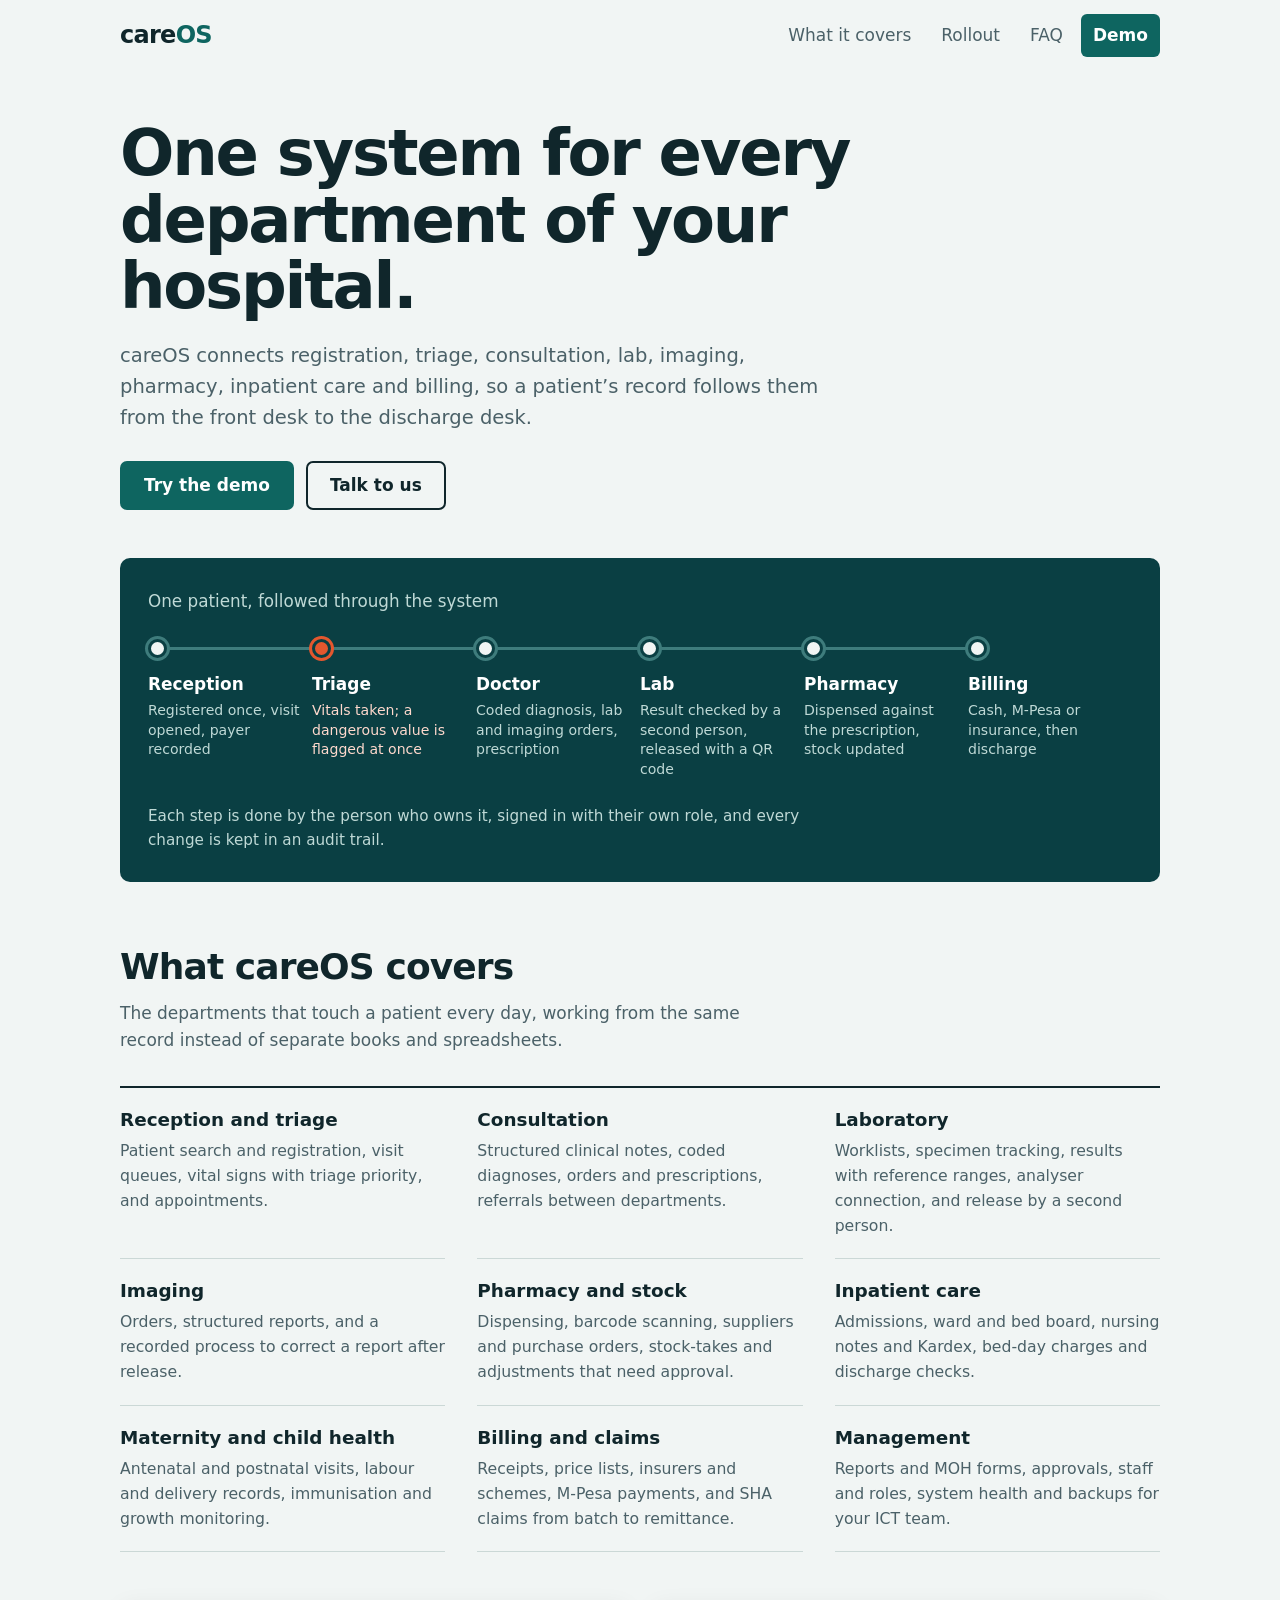
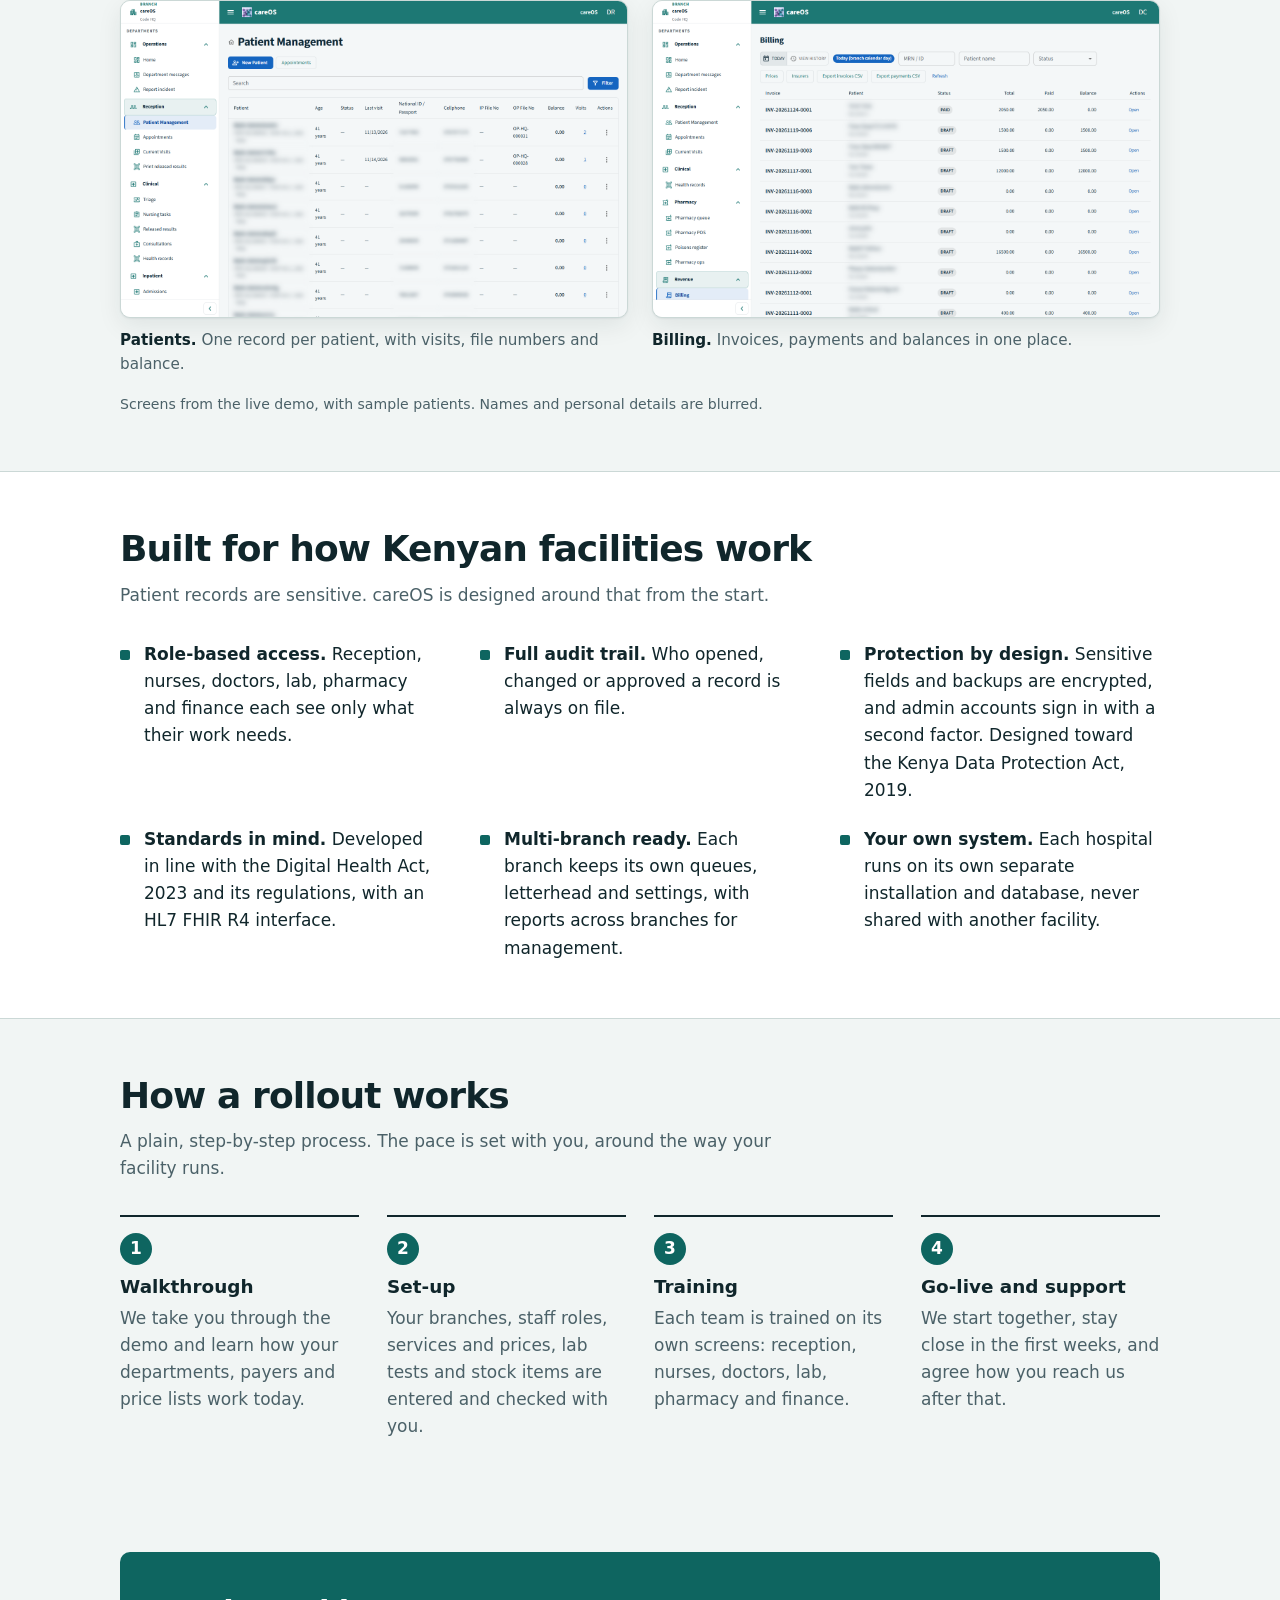
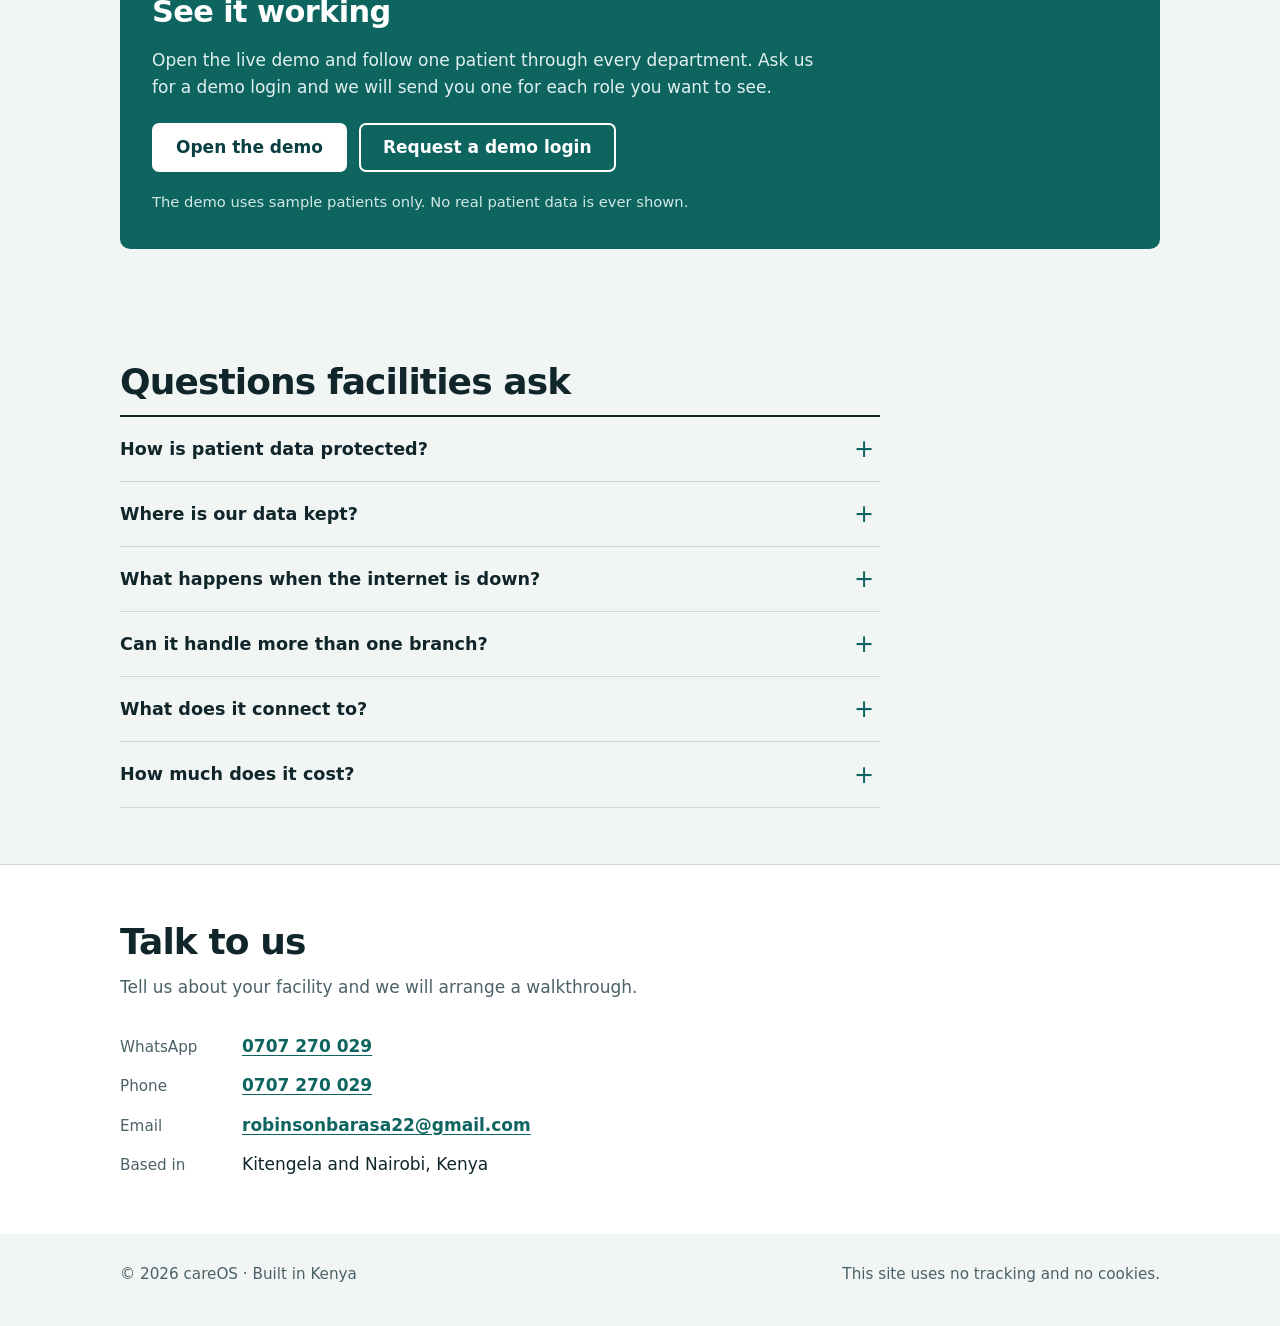
==== commit e58b126d: "Remove the lab worklist screenshot Co-Authored-By: Claude Opus 5.5 <noreply@anthropic.com>" ====
--- a/index.html
+++ b/index.html
@@ -82,7 +82,6 @@
         <article class="mod"><h3>Management</h3><p>Reports and MOH forms, approvals, staff and roles, system health and backups for your ICT team.</p></article>
       </div>
       <div class="shots">
-        <figure class="shot wide-shot"><img src="img/lab-worklist.png" width="1440" height="900" loading="lazy" alt="careOS lab worklist: tests on the bench with payment, priority, waiting time and status for each request"><figcaption><b>Lab worklist.</b> Every request on the bench, how long it has waited, and what is next.</figcaption></figure>
         <figure class="shot"><img src="img/patients.png" width="1440" height="900" loading="lazy" alt="careOS patient list with age, last visit, file numbers, balance and visit count"><figcaption><b>Patients.</b> One record per patient, with visits, file numbers and balance.</figcaption></figure>
         <figure class="shot"><img src="img/billing.png" width="1440" height="900" loading="lazy" alt="careOS billing list of invoices with status, total, paid and balance"><figcaption><b>Billing.</b> Invoices, payments and balances in one place.</figcaption></figure>
       </div>
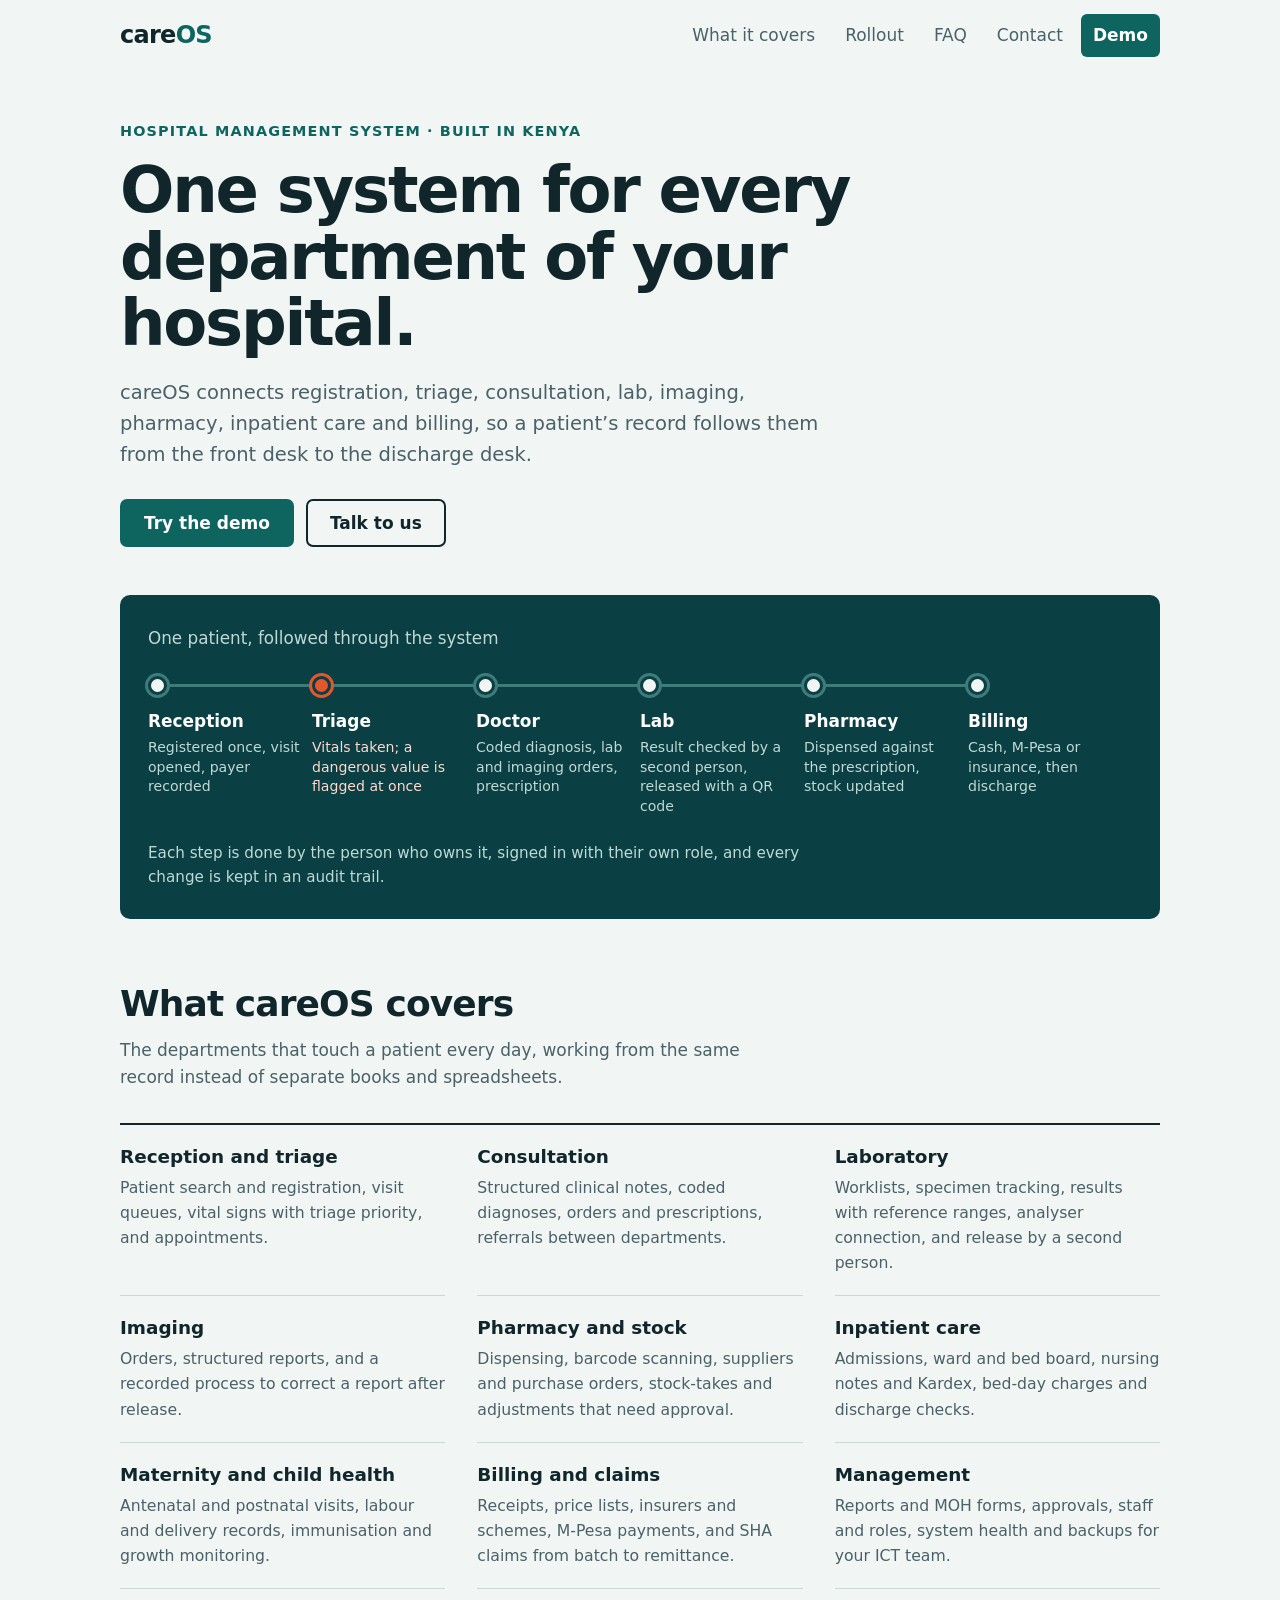
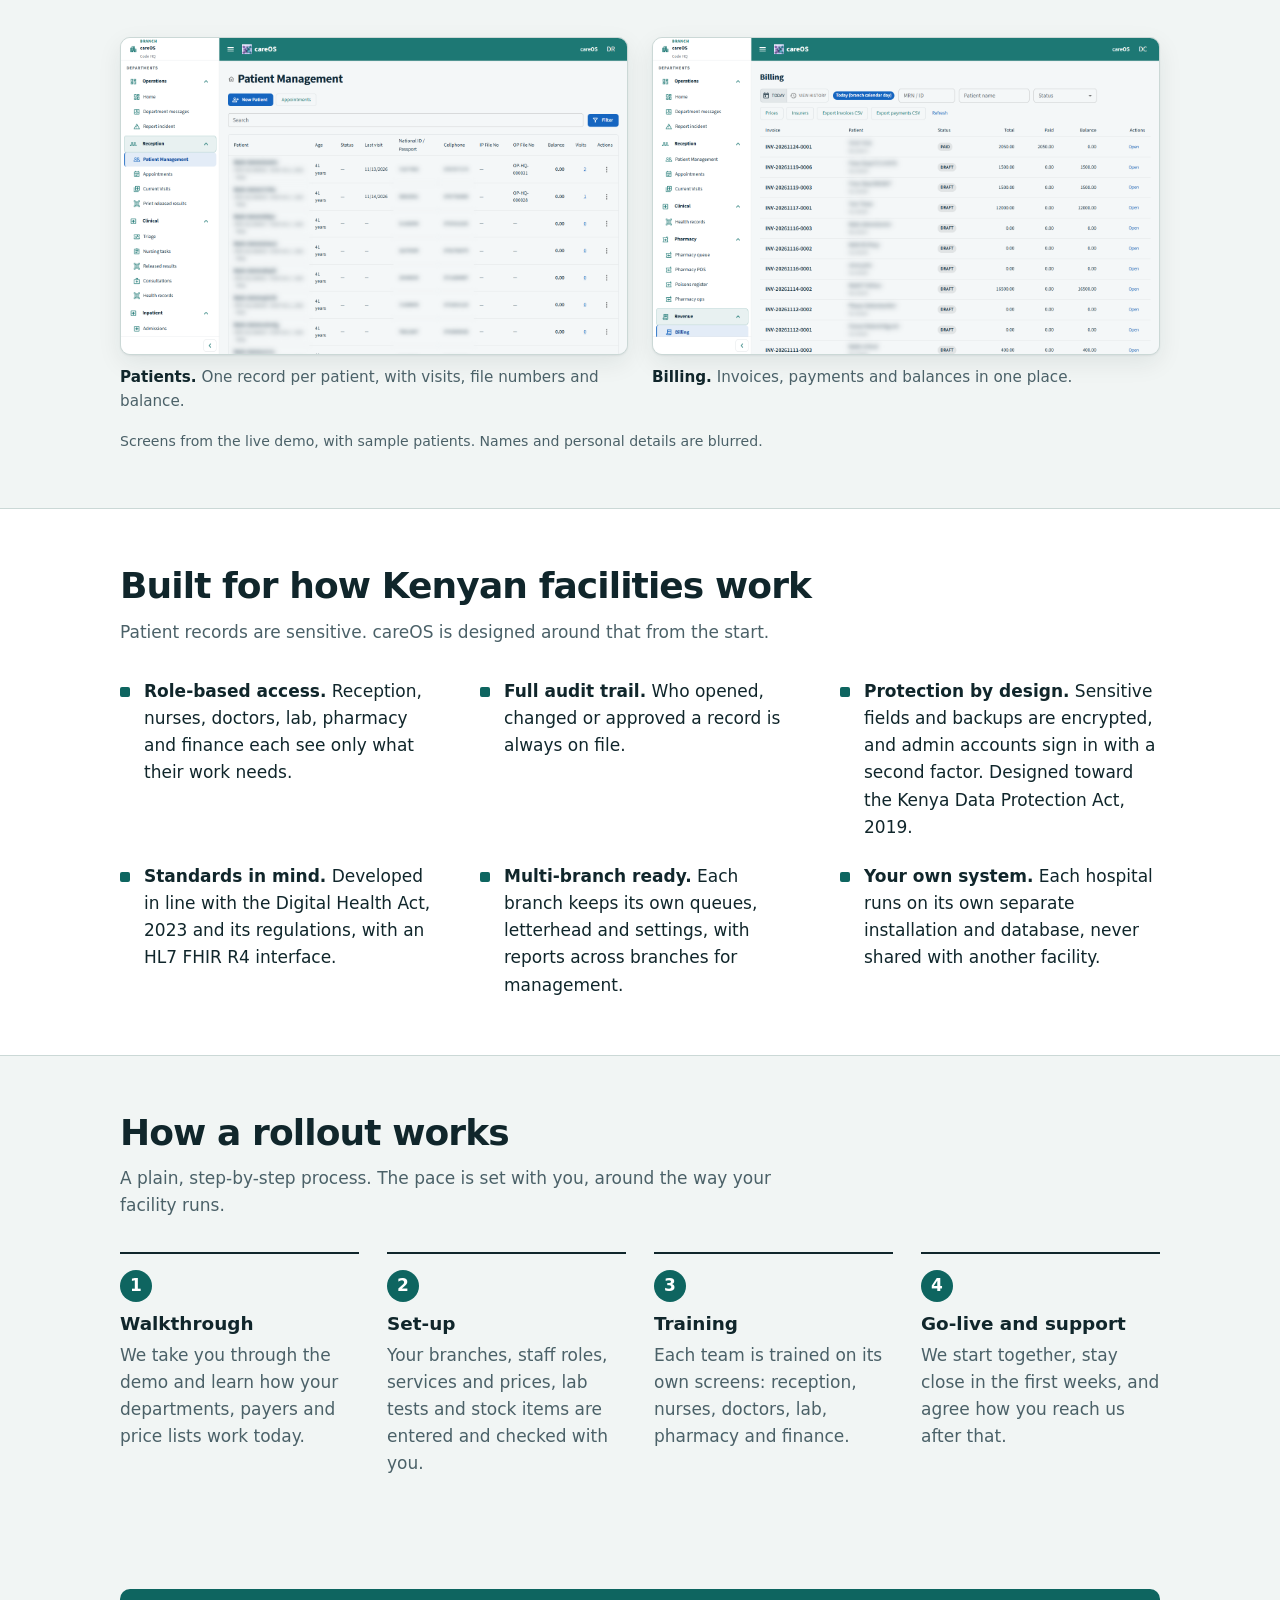
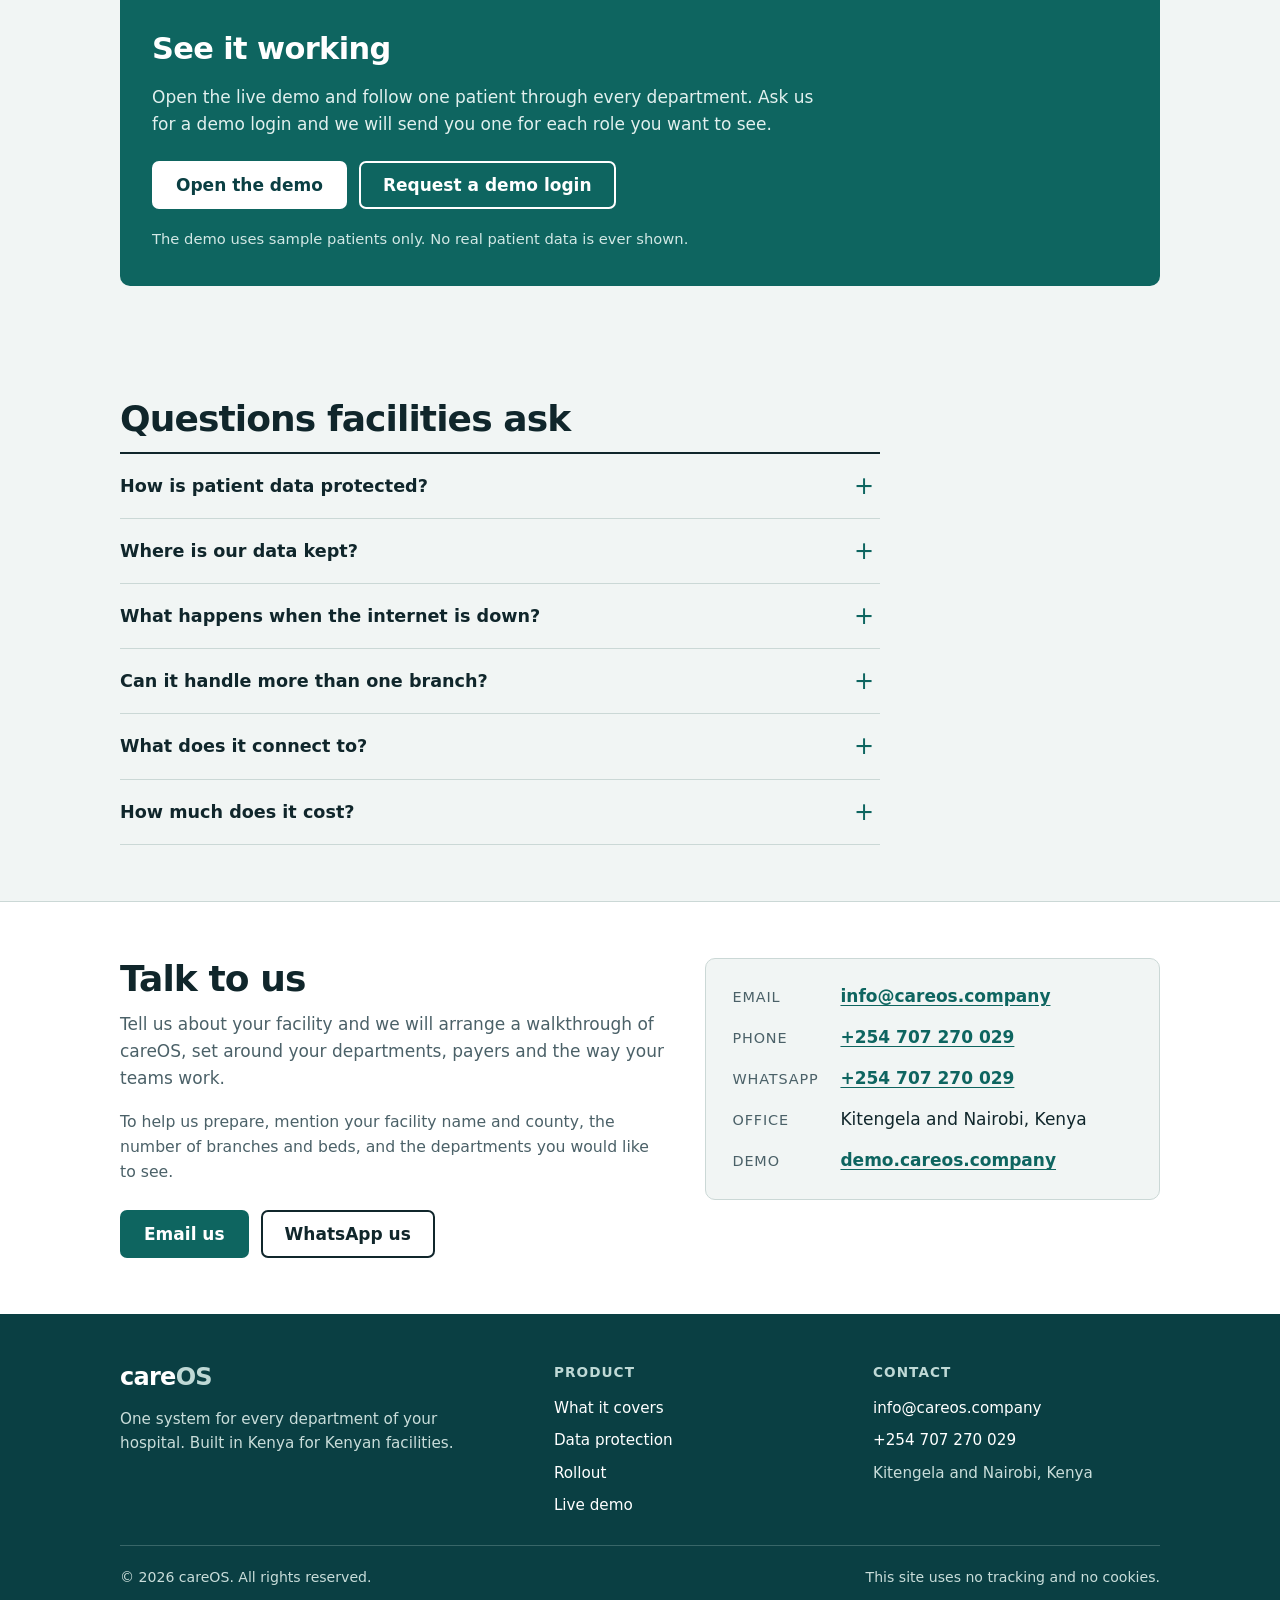
==== commit 8160af52: "Official contact: info@careos.company, contact block and fuller footer Removes the personal Gmail fr" ====
--- a/index.html
+++ b/index.html
@@ -23,6 +23,20 @@
 <meta name="twitter:title" content="careOS · One system for every department of your hospital">
 <meta name="twitter:description" content="Registration to discharge on one patient record. Built in Kenya.">
 <meta name="twitter:image" content="https://careos.company/og-image.png">
+<script type="application/ld+json">
+{
+  "@context": "https://schema.org",
+  "@type": "Organization",
+  "name": "careOS",
+  "url": "https://careos.company/",
+  "logo": "https://careos.company/favicon.svg",
+  "email": "info@careos.company",
+  "telephone": "+254707270029",
+  "address": { "@type": "PostalAddress", "addressLocality": "Kitengela", "addressCountry": "KE" },
+  "areaServed": "KE",
+  "description": "careOS is a hospital management system built in Kenya: registration, triage, consultation, lab, imaging, pharmacy, inpatient care and billing on one patient record."
+}
+</script>
 </head>
 <body>
 <a class="skip" href="#main">Skip to content</a>
@@ -35,6 +49,7 @@
         <li class="wide"><a href="#covers">What it covers</a></li>
         <li class="wide"><a href="#rollout">Rollout</a></li>
         <li class="wide"><a href="#faq">FAQ</a></li>
+        <li class="wide"><a href="#contact">Contact</a></li>
         <li><a class="nav-cta" href="#demo">Demo</a></li>
       </ul>
     </nav>
@@ -44,6 +59,7 @@
 <main id="main">
   <section class="hero" aria-labelledby="hero-title">
     <div class="wrap">
+      <p class="eyebrow">Hospital management system · Built in Kenya</p>
       <h1 id="hero-title">One system for every department of your hospital.</h1>
       <p class="lead">careOS connects registration, triage, consultation, lab, imaging, pharmacy, inpatient care and billing, so a patient’s record follows them from the front desk to the discharge desk.</p>
       <div class="btns">
@@ -163,22 +179,57 @@
 
   <section id="contact" class="contact" aria-labelledby="contact-title">
     <div class="wrap">
-      <h2 id="contact-title" class="title">Talk to us</h2>
-      <p class="sub">Tell us about your facility and we will arrange a walkthrough.</p>
-      <ul class="contact-list">
-        <li><span>WhatsApp</span><a href="https://wa.me/254707270029">0707 270 029</a></li>
-        <li><span>Phone</span><a href="tel:+254707270029">0707 270 029</a></li>
-        <li><span>Email</span><a href="mailto:robinsonbarasa22@gmail.com">robinsonbarasa22@gmail.com</a></li>
-        <li><span>Based in</span>Kitengela and Nairobi, Kenya</li>
-      </ul>
+      <div class="contact-grid">
+        <div>
+          <h2 id="contact-title" class="title">Talk to us</h2>
+          <p class="sub">Tell us about your facility and we will arrange a walkthrough of careOS, set around your departments, payers and the way your teams work.</p>
+          <p class="sub tight">To help us prepare, mention your facility name and county, the number of branches and beds, and the departments you would like to see.</p>
+          <div class="btns">
+            <a class="btn primary" href="mailto:info@careos.company?subject=careOS%20walkthrough%20request&amp;body=Facility%20name%3A%0ACounty%3A%0ABranches%20and%20beds%3A%0ADepartments%20of%20interest%3A%0APreferred%20contact%3A%0A">Email us</a>
+            <a class="btn ghost" href="https://wa.me/254707270029?text=Hello%2C%20I%20would%20like%20a%20careOS%20walkthrough">WhatsApp us</a>
+          </div>
+        </div>
+        <ul class="contact-list" aria-label="Contact details">
+          <li><span>Email</span><a href="mailto:info@careos.company">info@careos.company</a></li>
+          <li><span>Phone</span><a href="tel:+254707270029">+254 707 270 029</a></li>
+          <li><span>WhatsApp</span><a href="https://wa.me/254707270029">+254 707 270 029</a></li>
+          <li><span>Office</span>Kitengela and Nairobi, Kenya</li>
+          <li><span>Demo</span><a href="https://demo.careos.company">demo.careos.company</a></li>
+        </ul>
+      </div>
     </div>
   </section>
 </main>
 
 <footer class="site-footer">
-  <div class="wrap bar">
-    <span>© 2026 careOS · Built in Kenya</span>
-    <span>This site uses no tracking and no cookies.</span>
+  <div class="wrap">
+    <div class="foot-grid">
+      <div>
+        <a class="logo" href="./" aria-label="careOS home">care<b>OS</b></a>
+        <p>One system for every department of your hospital. Built in Kenya for Kenyan facilities.</p>
+      </div>
+      <nav aria-label="Footer">
+        <h2>Product</h2>
+        <ul>
+          <li><a href="#covers">What it covers</a></li>
+          <li><a href="#trust">Data protection</a></li>
+          <li><a href="#rollout">Rollout</a></li>
+          <li><a href="https://demo.careos.company">Live demo</a></li>
+        </ul>
+      </nav>
+      <div>
+        <h2>Contact</h2>
+        <ul>
+          <li><a href="mailto:info@careos.company">info@careos.company</a></li>
+          <li><a href="tel:+254707270029">+254 707 270 029</a></li>
+          <li>Kitengela and Nairobi, Kenya</li>
+        </ul>
+      </div>
+    </div>
+    <div class="bar foot-base">
+      <span>© 2026 careOS. All rights reserved.</span>
+      <span>This site uses no tracking and no cookies.</span>
+    </div>
   </div>
 </footer>
 </body>
--- a/styles.css
+++ b/styles.css
@@ -172,12 +172,37 @@
 details p { margin: 0 0 20px; color: var(--muted); max-width: 66ch; }
 
 .contact { background: var(--white); border-top: 1px solid var(--line); }
-.contact-list { list-style: none; margin: 0; padding: 0; display: grid; gap: 12px; }
-.contact-list li { display: grid; grid-template-columns: 110px 1fr; gap: 12px; align-items: baseline; }
-.contact-list span { color: var(--muted); font-size: .95rem; }
-.contact-list a { font-weight: 600; }
-
-.site-footer { padding: 28px 0 40px; color: var(--muted); font-size: .95rem; }
+.contact-grid { display: grid; grid-template-columns: 1.2fr 1fr; gap: 40px; align-items: start; }
+.contact .sub { margin-bottom: 16px; }
+.contact .sub.tight { font-size: .98rem; margin-bottom: 26px; }
+.contact-list {
+  list-style: none; margin: 0; padding: 24px 26px; display: grid; gap: 14px;
+  background: var(--paper); border: 1px solid var(--line); border-radius: var(--radius);
+}
+.contact-list li { display: grid; grid-template-columns: 96px 1fr; gap: 12px; align-items: baseline; }
+.contact-list span { color: var(--muted); font-size: .9rem; text-transform: uppercase; letter-spacing: .06em; }
+.contact-list a { font-weight: 600; overflow-wrap: anywhere; }
+
+.eyebrow {
+  margin: 0 0 14px; color: var(--teal); font-family: var(--head); font-weight: 600;
+  font-size: .9rem; letter-spacing: .08em; text-transform: uppercase;
+}
+
+.site-footer { padding: 44px 0 36px; color: #C9DDDA; font-size: .95rem; background: var(--teal-deep); }
+.site-footer a { color: var(--white); text-decoration: none; }
+.site-footer a:hover { text-decoration: underline; color: var(--white); }
+.site-footer .logo { color: var(--white); }
+.site-footer .logo b { color: var(--pale); }
+.foot-grid { display: grid; grid-template-columns: 1.4fr 1fr 1fr; gap: 32px; padding-bottom: 28px; }
+.foot-grid p { margin: 10px 0 0; max-width: 36ch; }
+.foot-grid h2 {
+  margin: 4px 0 12px; font-family: var(--head); font-size: .85rem; font-weight: 600;
+  letter-spacing: .08em; text-transform: uppercase; color: var(--pale);
+}
+.foot-grid ul { list-style: none; margin: 0; padding: 0; display: grid; gap: 8px; }
+.foot-grid nav a { padding: 0; border-radius: 0; color: var(--white); font-weight: 400; display: inline; }
+.foot-grid nav a:hover { background: none; }
+.foot-base { border-top: 1px solid rgba(191, 217, 214, .25); padding-top: 20px; font-size: .88rem; }
 
 /* 404 */
 .notfound { min-height: 60vh; display: grid; align-content: center; }
@@ -194,7 +219,10 @@
   .track li::after { top: 2px; }
   .btns .btn { flex: 1 1 100%; }
   .demo { padding: 28px 20px; }
+  .contact-grid { grid-template-columns: 1fr; gap: 28px; }
+  .contact-list { padding: 20px; }
   .contact-list li { grid-template-columns: 1fr; gap: 0; }
+  .foot-grid { grid-template-columns: 1fr; gap: 24px; }
 }
 
 @media (prefers-reduced-motion: reduce) {
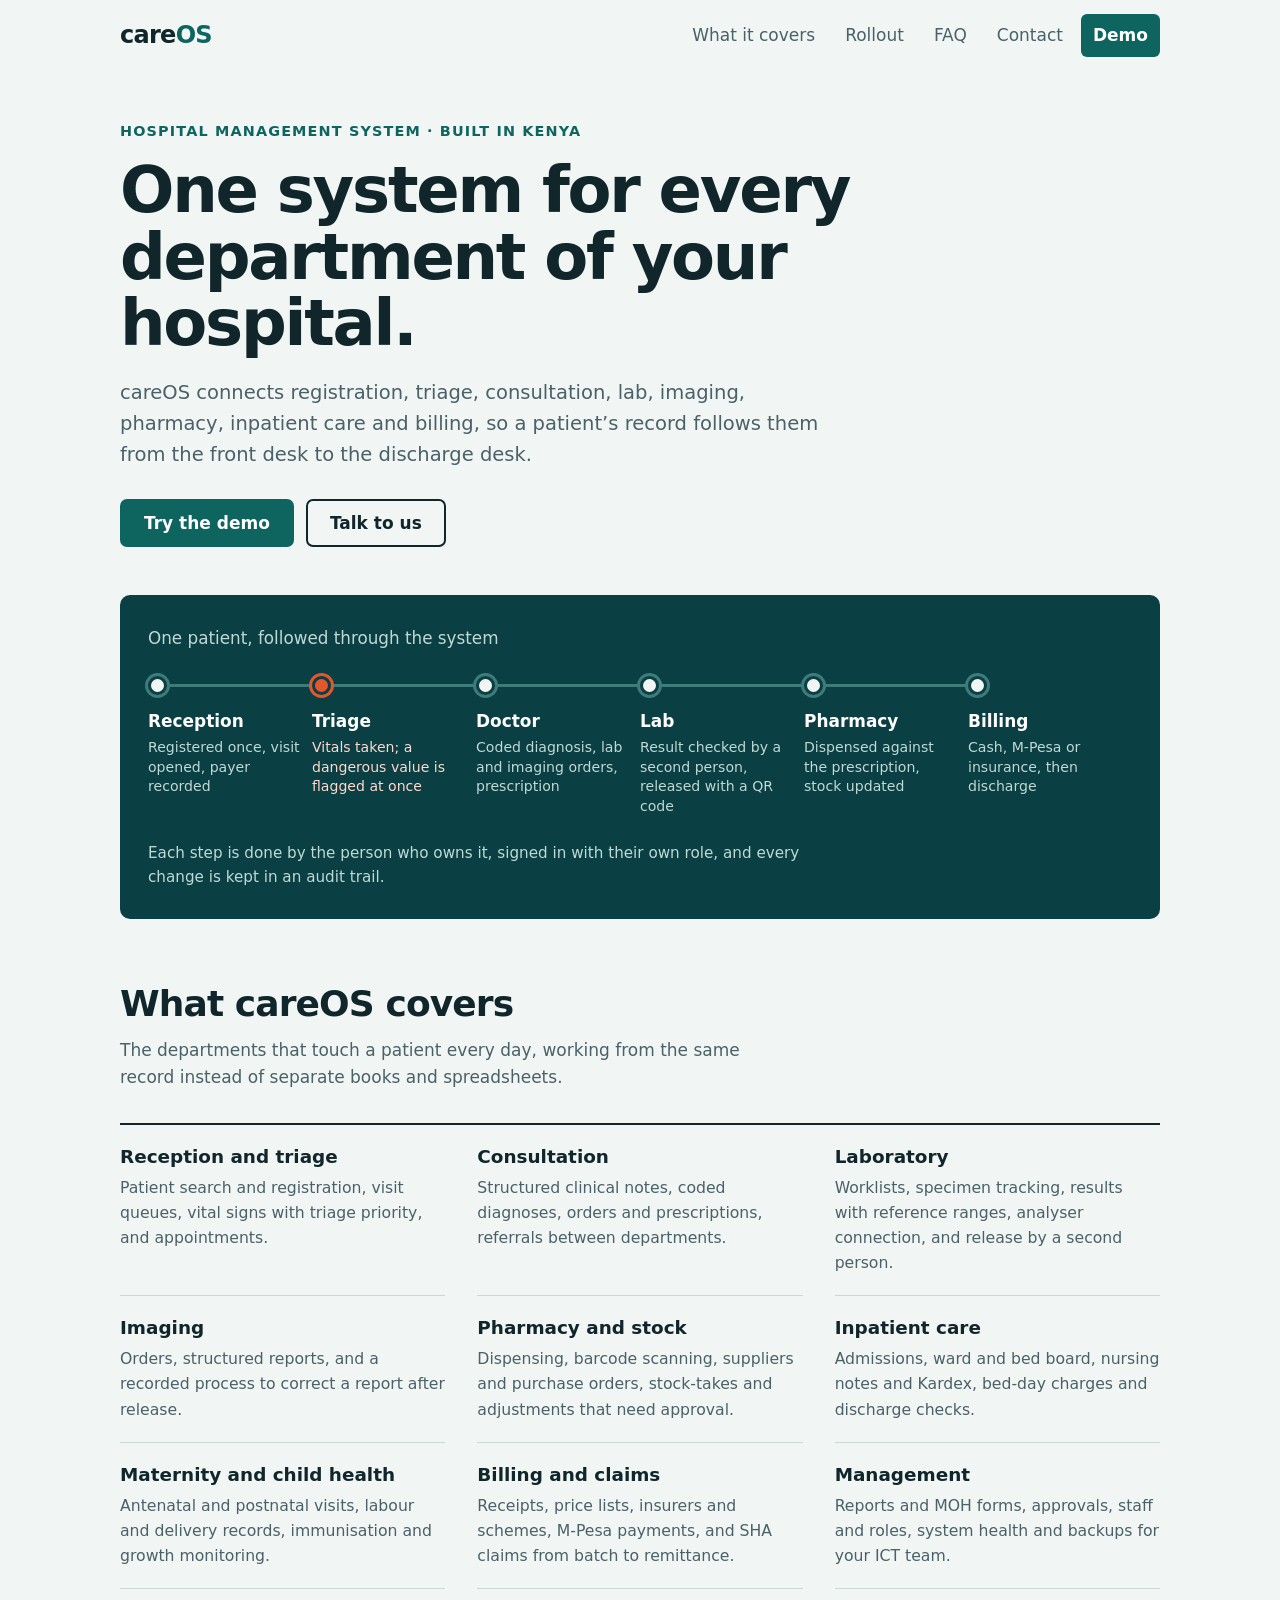
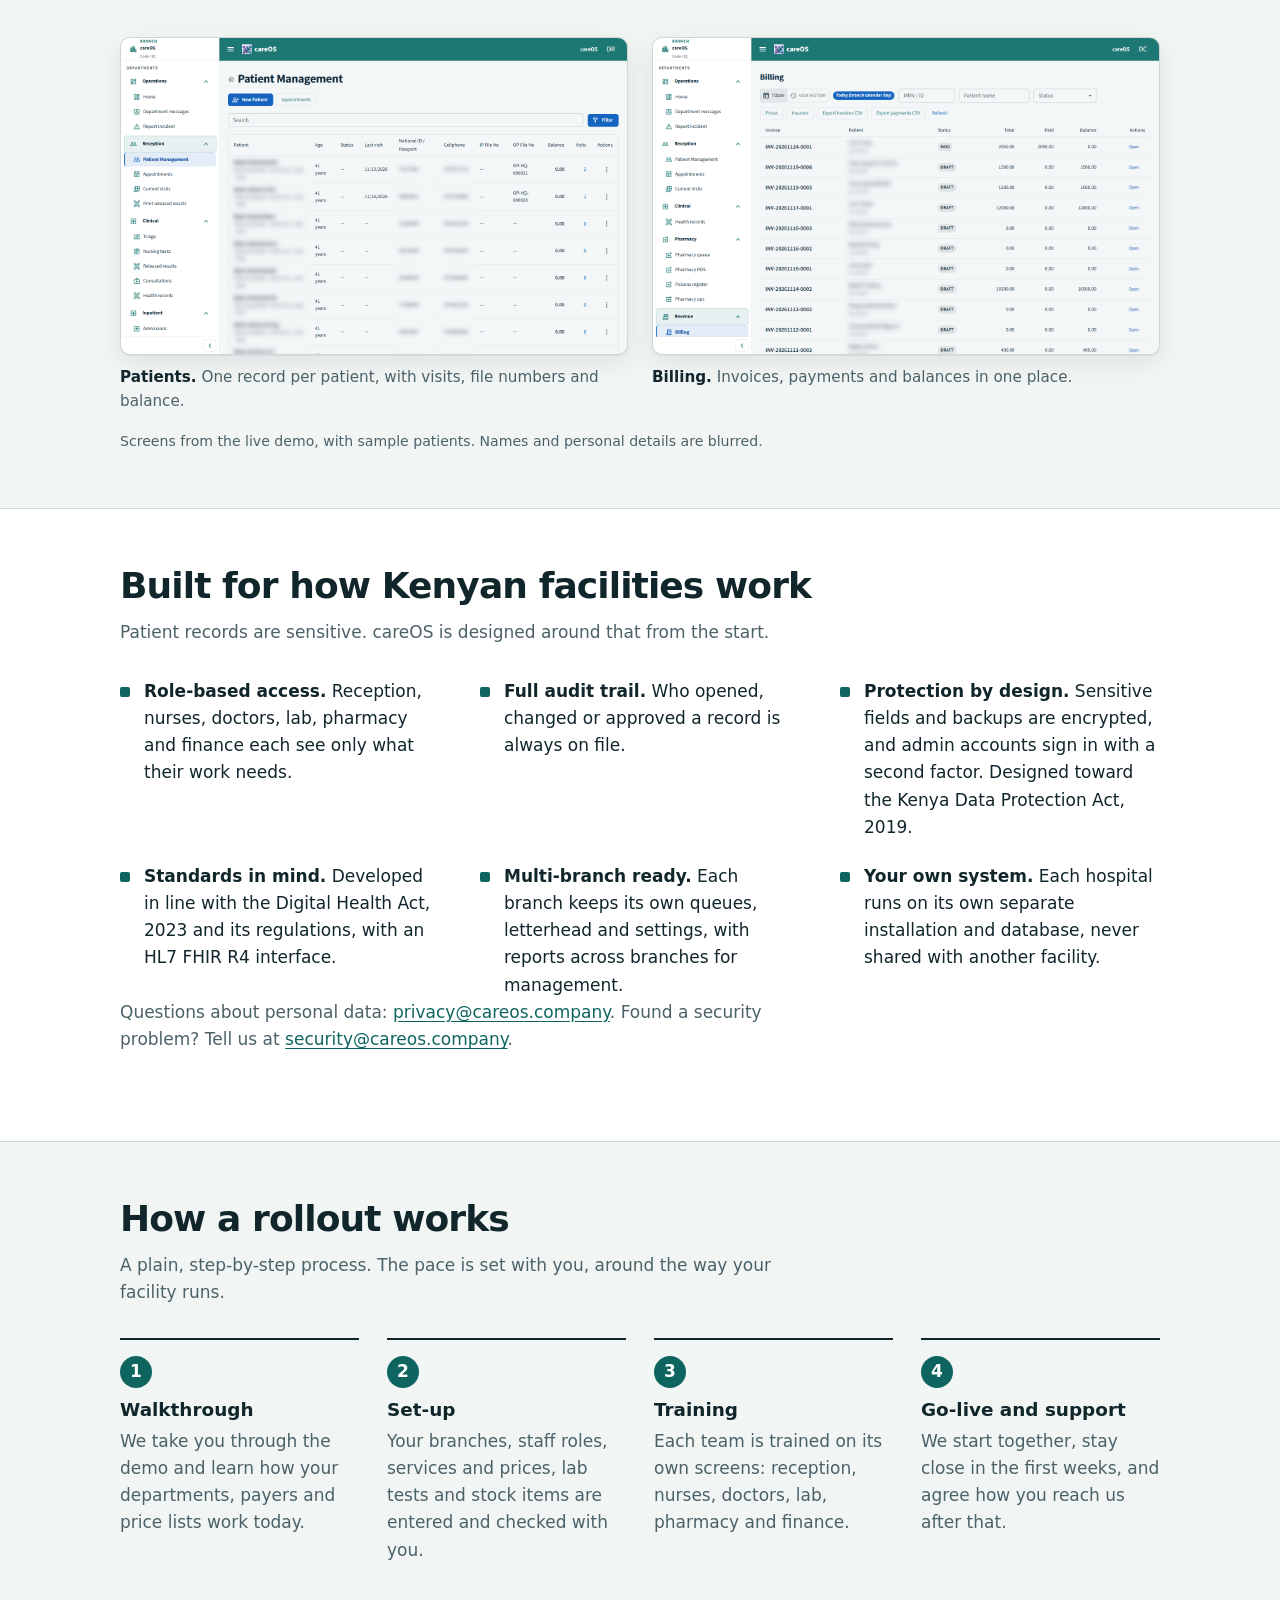
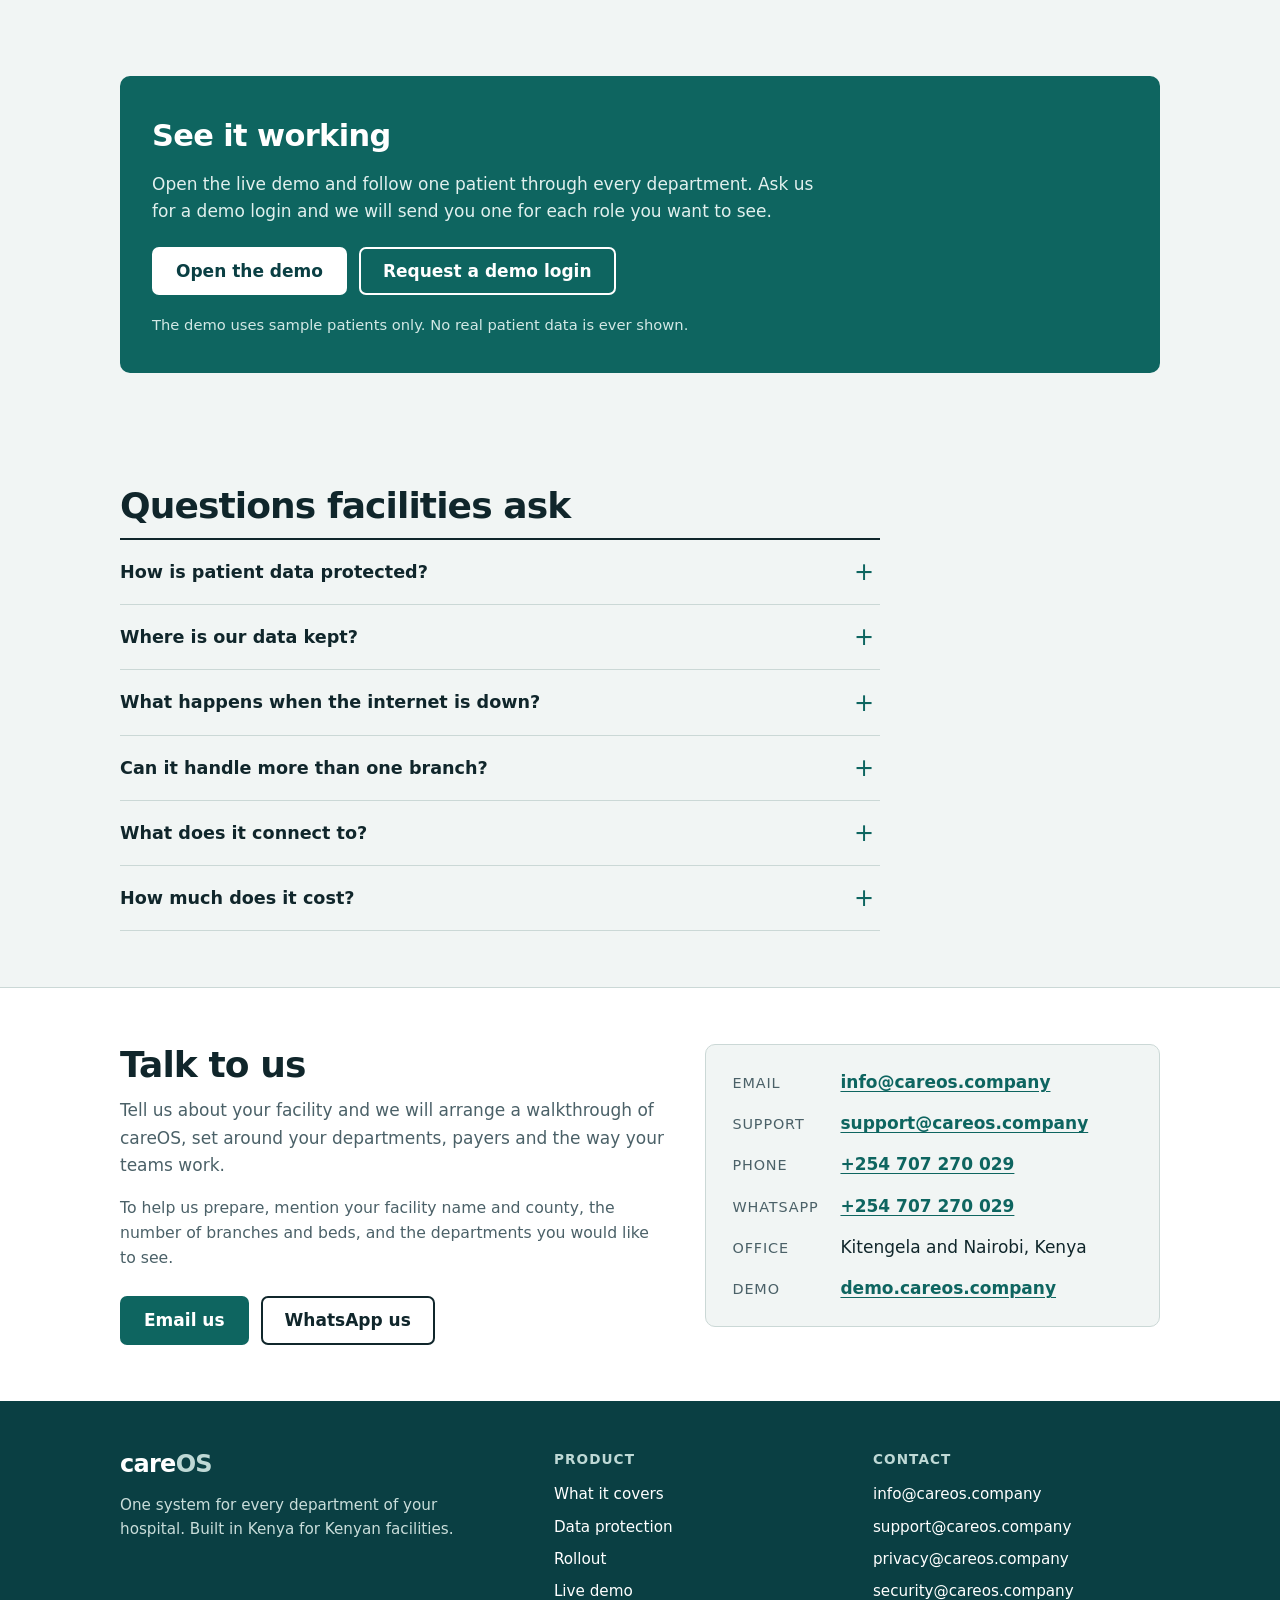
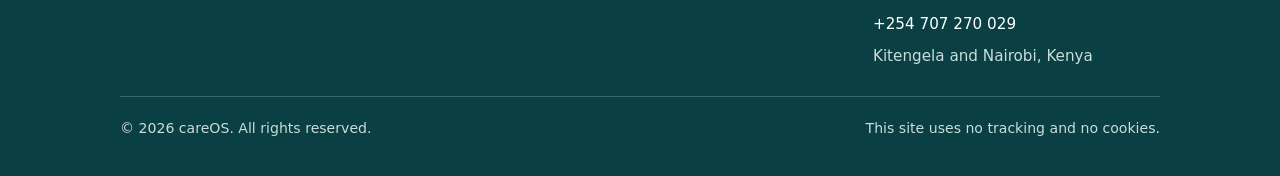
==== commit f053f4ba: "Add support, security and privacy addresses; security.txt Co-Authored-By: Claude Opus 5.5 <noreply@a" ====
--- a/index.html
+++ b/index.html
@@ -117,6 +117,7 @@
         <li><b>Multi-branch ready.</b> Each branch keeps its own queues, letterhead and settings, with reports across branches for management.</li>
         <li><b>Your own system.</b> Each hospital runs on its own separate installation and database, never shared with another facility.</li>
       </ul>
+      <p class="sub tight">Questions about personal data: <a href="mailto:privacy@careos.company">privacy@careos.company</a>. Found a security problem? Tell us at <a href="mailto:security@careos.company">security@careos.company</a>.</p>
     </div>
   </section>
 
@@ -191,6 +192,7 @@
         </div>
         <ul class="contact-list" aria-label="Contact details">
           <li><span>Email</span><a href="mailto:info@careos.company">info@careos.company</a></li>
+          <li><span>Support</span><a href="mailto:support@careos.company">support@careos.company</a></li>
           <li><span>Phone</span><a href="tel:+254707270029">+254 707 270 029</a></li>
           <li><span>WhatsApp</span><a href="https://wa.me/254707270029">+254 707 270 029</a></li>
           <li><span>Office</span>Kitengela and Nairobi, Kenya</li>
@@ -221,6 +223,9 @@
         <h2>Contact</h2>
         <ul>
           <li><a href="mailto:info@careos.company">info@careos.company</a></li>
+          <li><a href="mailto:support@careos.company">support@careos.company</a></li>
+          <li><a href="mailto:privacy@careos.company">privacy@careos.company</a></li>
+          <li><a href="mailto:security@careos.company">security@careos.company</a></li>
           <li><a href="tel:+254707270029">+254 707 270 029</a></li>
           <li>Kitengela and Nairobi, Kenya</li>
         </ul>
